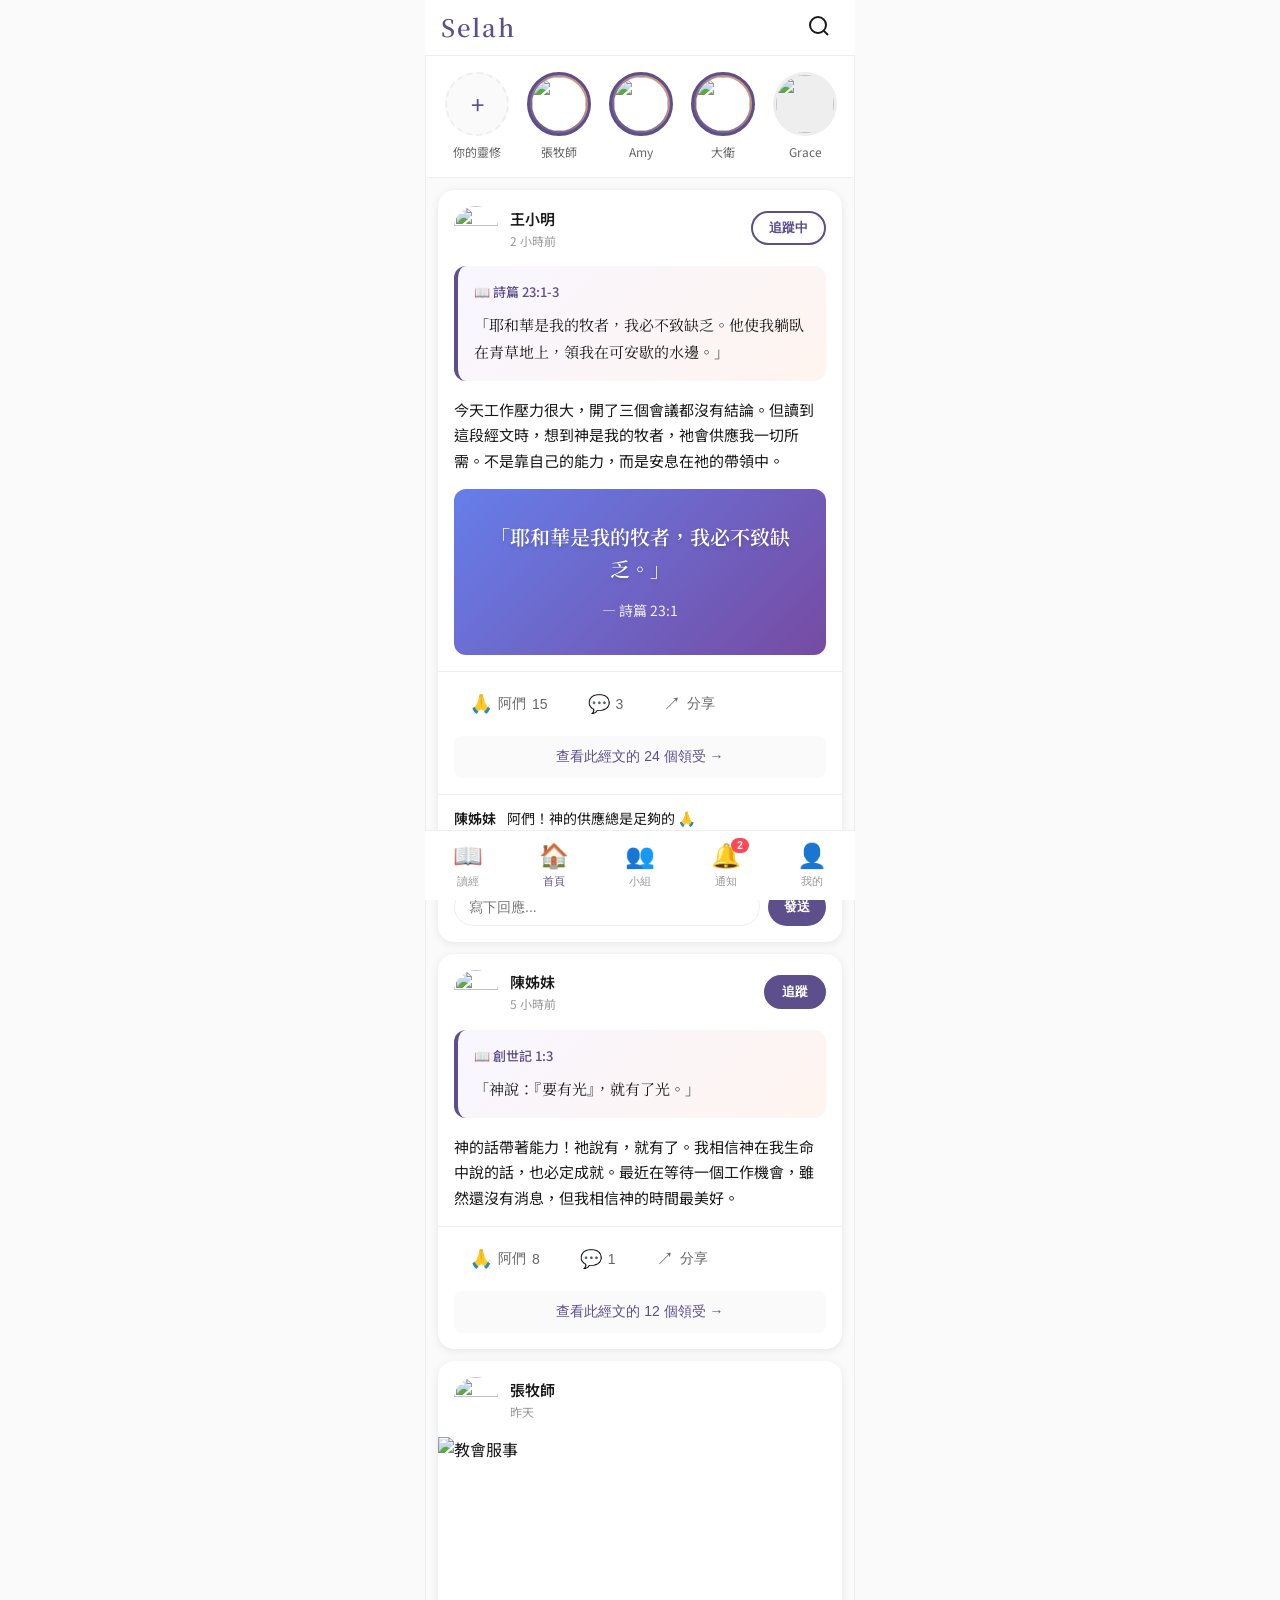
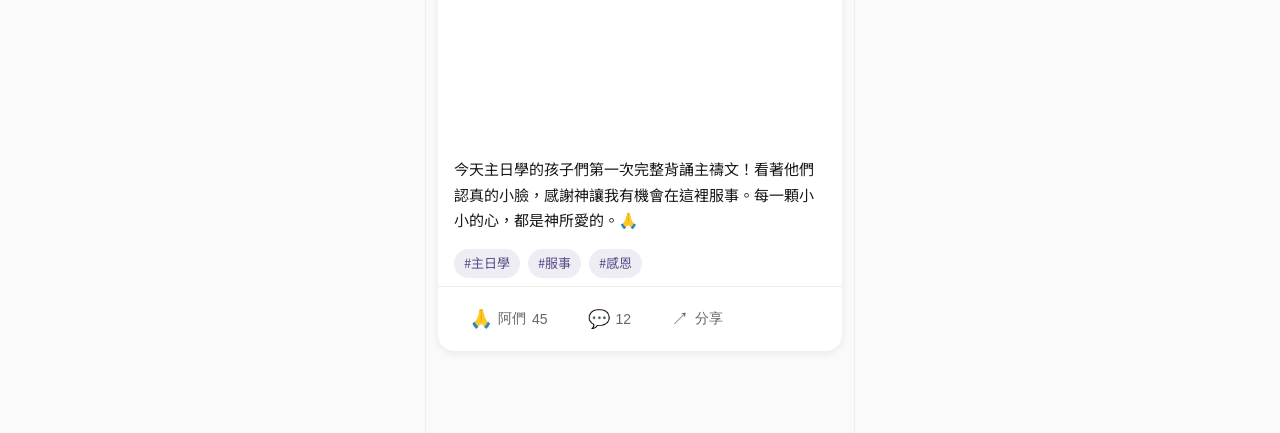
==== index.html @ 12409c12 "Add new features: comments, follow, groups - Comment section on posts with full modal view - Follow/" ====
<!DOCTYPE html>
<html lang="zh-TW">
<head>
    <meta charset="UTF-8">
    <meta name="viewport" content="width=device-width, initial-scale=1.0, maximum-scale=1.0, user-scalable=no">
    <title>Selah - 聖經社群</title>
    <link rel="stylesheet" href="styles.css">
    <link href="https://fonts.googleapis.com/css2?family=Noto+Sans+TC:wght@400;500;700&family=Noto+Serif+TC:wght@400;600&display=swap" rel="stylesheet">
</head>
<body>
    <div class="app-container">
        <!-- Header -->
        <header class="app-header" id="app-header">
            <h1 class="logo">Selah</h1>
            <button class="search-btn" aria-label="搜尋">
                <svg width="24" height="24" viewBox="0 0 24 24" fill="none" stroke="currentColor" stroke-width="2">
                    <circle cx="11" cy="11" r="8"></circle>
                    <path d="m21 21-4.35-4.35"></path>
                </svg>
            </button>
        </header>

        <!-- Main Content Area -->
        <main class="app-main" id="app-main">
            <!-- Tab: Feed -->
            <section class="tab-content active" id="tab-feed">
                <!-- Stories Row -->
                <div class="stories-row">
                    <div class="story-item add-story">
                        <div class="story-avatar">
                            <span>+</span>
                        </div>
                        <span class="story-name">你的靈修</span>
                    </div>
                    <div class="story-item has-story">
                        <div class="story-avatar">
                            <img src="https://api.dicebear.com/7.x/avataaars/svg?seed=pastor" alt="">
                        </div>
                        <span class="story-name">張牧師</span>
                    </div>
                    <div class="story-item has-story">
                        <div class="story-avatar">
                            <img src="https://api.dicebear.com/7.x/avataaars/svg?seed=amy" alt="">
                        </div>
                        <span class="story-name">Amy</span>
                    </div>
                    <div class="story-item has-story">
                        <div class="story-avatar">
                            <img src="https://api.dicebear.com/7.x/avataaars/svg?seed=david" alt="">
                        </div>
                        <span class="story-name">大衛</span>
                    </div>
                    <div class="story-item">
                        <div class="story-avatar">
                            <img src="https://api.dicebear.com/7.x/avataaars/svg?seed=grace" alt="">
                        </div>
                        <span class="story-name">Grace</span>
                    </div>
                </div>

                <!-- Feed Posts -->
                <div class="feed-posts">
                    <!-- Post 1 -->
                    <article class="post-card">
                        <div class="post-header">
                            <img src="https://api.dicebear.com/7.x/avataaars/svg?seed=xiaoming" alt="" class="post-avatar">
                            <div class="post-user-info">
                                <span class="post-username">王小明</span>
                                <span class="post-time">2 小時前</span>
                            </div>
                            <button class="follow-btn following" data-user="xiaoming">追蹤中</button>
                        </div>
                        <div class="post-scripture" data-verse="詩篇 23:1-3">
                            <span class="scripture-ref">📖 詩篇 23:1-3</span>
                            <p class="scripture-text">「耶和華是我的牧者，我必不致缺乏。他使我躺臥在青草地上，領我在可安歇的水邊。」</p>
                        </div>
                        <div class="post-reflection">
                            <p>今天工作壓力很大，開了三個會議都沒有結論。但讀到這段經文時，想到神是我的牧者，祂會供應我一切所需。不是靠自己的能力，而是安息在祂的帶領中。</p>
                        </div>
                        <div class="post-image">
                            <div class="ai-card" style="background: linear-gradient(135deg, #667eea 0%, #764ba2 100%);">
                                <p class="ai-card-verse">「耶和華是我的牧者，我必不致缺乏。」</p>
                                <span class="ai-card-ref">— 詩篇 23:1</span>
                            </div>
                        </div>
                        <div class="post-actions">
                            <button class="action-btn amen-btn" data-count="15">
                                <span class="action-icon">🙏</span>
                                <span class="action-text">阿們</span>
                                <span class="action-count">15</span>
                            </button>
                            <button class="action-btn comment-btn">
                                <span class="action-icon">💬</span>
                                <span class="action-count">3</span>
                            </button>
                            <button class="action-btn share-btn">
                                <span class="action-icon">↗</span>
                                <span class="action-text">分享</span>
                            </button>
                        </div>
                        <div class="post-view-scripture">
                            <button class="view-all-btn" data-verse="詩篇 23:1-3">查看此經文的 24 個領受 →</button>
                        </div>
                        <!-- Comments Section -->
                        <div class="post-comments">
                            <div class="comments-preview">
                                <div class="comment-item">
                                    <span class="comment-user">陳姊妹</span>
                                    <span class="comment-text">阿們！神的供應總是足夠的 🙏</span>
                                </div>
                                <button class="view-comments-btn">查看全部 3 則留言</button>
                            </div>
                            <div class="comment-input-wrapper">
                                <input type="text" class="comment-input" placeholder="寫下回應...">
                                <button class="comment-submit-btn">發送</button>
                            </div>
                        </div>
                    </article>

                    <!-- Post 2 -->
                    <article class="post-card">
                        <div class="post-header">
                            <img src="https://api.dicebear.com/7.x/avataaars/svg?seed=sister" alt="" class="post-avatar">
                            <div class="post-user-info">
                                <span class="post-username">陳姊妹</span>
                                <span class="post-time">5 小時前</span>
                            </div>
                            <button class="follow-btn" data-user="sister">追蹤</button>
                        </div>
                        <div class="post-scripture" data-verse="創世記 1:3">
                            <span class="scripture-ref">📖 創世記 1:3</span>
                            <p class="scripture-text">「神說：『要有光』，就有了光。」</p>
                        </div>
                        <div class="post-reflection">
                            <p>神的話帶著能力！祂說有，就有了。我相信神在我生命中說的話，也必定成就。最近在等待一個工作機會，雖然還沒有消息，但我相信神的時間最美好。</p>
                        </div>
                        <div class="post-actions">
                            <button class="action-btn amen-btn" data-count="8">
                                <span class="action-icon">🙏</span>
                                <span class="action-text">阿們</span>
                                <span class="action-count">8</span>
                            </button>
                            <button class="action-btn comment-btn">
                                <span class="action-icon">💬</span>
                                <span class="action-count">1</span>
                            </button>
                            <button class="action-btn share-btn">
                                <span class="action-icon">↗</span>
                                <span class="action-text">分享</span>
                            </button>
                        </div>
                        <div class="post-view-scripture">
                            <button class="view-all-btn" data-verse="創世記 1:3">查看此經文的 12 個領受 →</button>
                        </div>
                    </article>

                    <!-- Post 3: 生活見證 -->
                    <article class="post-card testimony-post">
                        <div class="post-header">
                            <img src="https://api.dicebear.com/7.x/avataaars/svg?seed=pastor" alt="" class="post-avatar">
                            <div class="post-user-info">
                                <span class="post-username">張牧師</span>
                                <span class="post-time">昨天</span>
                            </div>
                        </div>
                        <div class="post-testimony-image">
                            <img src="https://images.unsplash.com/photo-1438232992991-995b7058bbb3?w=600&h=400&fit=crop" alt="教會服事">
                        </div>
                        <div class="post-reflection">
                            <p>今天主日學的孩子們第一次完整背誦主禱文！看著他們認真的小臉，感謝神讓我有機會在這裡服事。每一顆小小的心，都是神所愛的。🙏</p>
                        </div>
                        <div class="post-tags">
                            <span class="tag">#主日學</span>
                            <span class="tag">#服事</span>
                            <span class="tag">#感恩</span>
                        </div>
                        <div class="post-actions">
                            <button class="action-btn amen-btn" data-count="45">
                                <span class="action-icon">🙏</span>
                                <span class="action-text">阿們</span>
                                <span class="action-count">45</span>
                            </button>
                            <button class="action-btn comment-btn">
                                <span class="action-icon">💬</span>
                                <span class="action-count">12</span>
                            </button>
                            <button class="action-btn share-btn">
                                <span class="action-icon">↗</span>
                                <span class="action-text">分享</span>
                            </button>
                        </div>
                    </article>
                </div>
            </section>

            <!-- Tab: Read -->
            <section class="tab-content" id="tab-read">
                <div class="read-header">
                    <button class="back-btn">←</button>
                    <h2>創世記 Genesis</h2>
                    <button class="settings-btn">⚙️</button>
                </div>
                <div class="chapter-nav">
                    <span class="chapter-title">第 1 章</span>
                </div>
                <div class="scripture-content" id="scripture-content">
                    <p class="verse" data-verse="1"><sup>1</sup> 起初，<span class="word-highlight" data-word="בְּרֵאשִׁית" data-word-id="bereshit">神</span><span class="word-highlight" data-word="בָּרָא" data-word-id="bara">創造</span>天地。</p>
                    <p class="verse" data-verse="2"><sup>2</sup> 地是<span class="word-highlight" data-word="תֹהוּ וָבֹהוּ" data-word-id="tohu">空虛混沌</span>，淵面黑暗；神的<span class="word-highlight" data-word="רוּחַ" data-word-id="ruach">靈</span>運行在水面上。</p>
                    <p class="verse selectable" data-verse="3"><sup>3</sup> 神說：「要有<span class="word-highlight" data-word="אוֹר" data-word-id="or">光</span>」，就有了光。</p>
                    <p class="verse" data-verse="4"><sup>4</sup> 神看光是<span class="word-highlight" data-word="טוֹב" data-word-id="tov">好的</span>，就把光暗分開了。</p>
                    <p class="verse" data-verse="5"><sup>5</sup> 神稱光為「晝」，稱暗為「夜」。有晚上，有早晨，這是頭一日。</p>
                    <p class="verse" data-verse="6"><sup>6</sup> 神說：「諸水之間要有空氣，將水分為上下。」</p>
                    <p class="verse" data-verse="7"><sup>7</sup> 神就造出空氣，將空氣以下的水、空氣以上的水分開了。事就這樣成了。</p>
                    <p class="verse" data-verse="8"><sup>8</sup> 神稱空氣為「天」。有晚上，有早晨，是第二日。</p>
                    
                    <div class="verse-insights-badge" data-verse="3">
                        📝 這段經文有 8 個領受
                    </div>
                </div>
                <div class="chapter-pagination">
                    <button class="prev-chapter" disabled>◀ 上一章</button>
                    <div class="chapter-dots">
                        <span class="dot active"></span>
                        <span class="dot"></span>
                        <span class="dot"></span>
                        <span class="dot"></span>
                        <span class="dot"></span>
                    </div>
                    <button class="next-chapter">下一章 ▶</button>
                </div>
            </section>

            <!-- Tab: Post -->
            <section class="tab-content" id="tab-post">
                <div class="post-options">
                    <h2>發布新貼文</h2>
                    <div class="post-option-cards">
                        <button class="post-option-card" id="btn-scripture-post">
                            <span class="option-icon">📖</span>
                            <span class="option-title">經文領受</span>
                            <span class="option-desc">選取經文 + 寫下你的領受</span>
                        </button>
                        <button class="post-option-card" id="btn-testimony-post">
                            <span class="option-icon">📷</span>
                            <span class="option-title">生活見證</span>
                            <span class="option-desc">分享你與神同行的日常</span>
                        </button>
                        <button class="post-option-card" id="btn-song-post">
                            <span class="option-icon">🎵</span>
                            <span class="option-title">詩歌分享</span>
                            <span class="option-desc">分享感動你的詩歌</span>
                        </button>
                    </div>
                </div>
            </section>

            <!-- Tab: Groups (小組) -->
            <section class="tab-content" id="tab-groups">
                <div class="groups-header">
                    <h2>我的小組</h2>
                    <button class="create-group-btn">+ 建立小組</button>
                </div>
                
                <!-- My Groups -->
                <div class="my-groups">
                    <div class="group-card active-group">
                        <div class="group-avatar">⛪</div>
                        <div class="group-info">
                            <h3 class="group-name">台北靈糧堂青年牧區</h3>
                            <span class="group-members">128 位成員</span>
                            <span class="group-activity">今天有 5 則新領受</span>
                        </div>
                        <span class="group-badge">3</span>
                    </div>
                    
                    <div class="group-card">
                        <div class="group-avatar">📖</div>
                        <div class="group-info">
                            <h3 class="group-name">週三查經班</h3>
                            <span class="group-members">24 位成員</span>
                            <span class="group-activity">昨天有新貼文</span>
                        </div>
                    </div>
                    
                    <div class="group-card">
                        <div class="group-avatar">🙏</div>
                        <div class="group-info">
                            <h3 class="group-name">代禱勇士群</h3>
                            <span class="group-members">56 位成員</span>
                            <span class="group-activity">3 天前</span>
                        </div>
                    </div>
                </div>

                <!-- Discover Groups -->
                <div class="discover-groups">
                    <h3 class="section-subtitle">探索小組</h3>
                    
                    <div class="group-card discover">
                        <div class="group-avatar">🌅</div>
                        <div class="group-info">
                            <h3 class="group-name">晨禱讀經團</h3>
                            <span class="group-members">892 位成員</span>
                            <span class="group-desc">每天早上 6:00 一起靈修</span>
                        </div>
                        <button class="join-group-btn">加入</button>
                    </div>
                    
                    <div class="group-card discover">
                        <div class="group-avatar">👨‍👩‍👧‍👦</div>
                        <div class="group-info">
                            <h3 class="group-name">家庭祭壇</h3>
                            <span class="group-members">456 位成員</span>
                            <span class="group-desc">分享家庭敬拜的點滴</span>
                        </div>
                        <button class="join-group-btn">加入</button>
                    </div>
                    
                    <div class="group-card discover">
                        <div class="group-avatar">💼</div>
                        <div class="group-info">
                            <h3 class="group-name">職場基督徒</h3>
                            <span class="group-members">1,234 位成員</span>
                            <span class="group-desc">在職場為主作見證</span>
                        </div>
                        <button class="join-group-btn">加入</button>
                    </div>
                </div>

                <!-- Group Reading Plan -->
                <div class="group-reading-plan">
                    <h3 class="section-subtitle">📅 小組讀經計畫</h3>
                    <div class="reading-plan-card">
                        <div class="plan-header">
                            <span class="plan-name">21 天詩篇之旅</span>
                            <span class="plan-progress">第 7 天</span>
                        </div>
                        <div class="plan-today">
                            <span class="plan-label">今日經文</span>
                            <span class="plan-verse">詩篇 23:1-6</span>
                        </div>
                        <div class="plan-stats">
                            <span>👥 18/24 人已完成今日進度</span>
                        </div>
                        <div class="plan-progress-bar">
                            <div class="progress-fill" style="width: 33%"></div>
                        </div>
                    </div>
                </div>

                <!-- Floating Action Button for Post -->
                <button class="fab-post" id="fab-post">
                    <span>✏️</span>
                </button>
            </section>

            <!-- Tab: Notifications -->
            <section class="tab-content" id="tab-notifications">
                <h2 class="section-title">通知</h2>
                <div class="notifications-list">
                    <div class="notification-group">
                        <h3 class="notification-date">今天</h3>
                        <div class="notification-item unread">
                            <span class="notif-icon">🙏</span>
                            <div class="notif-content">
                                <p><strong>王小明</strong> 對你的領受說「阿們」</p>
                                <span class="notif-preview">詩篇 23:1「耶和華是我的...</span>
                                <span class="notif-time">2 分鐘前</span>
                            </div>
                        </div>
                        <div class="notification-item unread">
                            <span class="notif-icon">💬</span>
                            <div class="notif-content">
                                <p><strong>陳姊妹</strong> 回覆了你的領受</p>
                                <span class="notif-preview">「謝謝分享！這段經文也很...</span>
                                <span class="notif-time">1 小時前</span>
                            </div>
                        </div>
                        <div class="notification-item">
                            <span class="notif-icon">👥</span>
                            <div class="notif-content">
                                <p><strong>你的小組</strong> 有 3 則新領受</p>
                                <span class="notif-time">3 小時前</span>
                            </div>
                        </div>
                    </div>
                    <div class="notification-group">
                        <h3 class="notification-date">昨天</h3>
                        <div class="notification-item">
                            <span class="notif-icon">📖</span>
                            <div class="notif-content">
                                <p>你追蹤的 <strong>張牧師</strong> 發布了新領受</p>
                                <span class="notif-preview">羅馬書 8:28「萬事互相效力...</span>
                                <span class="notif-time">昨天</span>
                            </div>
                        </div>
                        <div class="notification-item highlight">
                            <span class="notif-icon">🔥</span>
                            <div class="notif-content">
                                <p>你已連續讀經 <strong>7 天</strong>！繼續加油！</p>
                                <span class="notif-time">昨天</span>
                            </div>
                        </div>
                    </div>
                </div>
            </section>

            <!-- Tab: Profile -->
            <section class="tab-content" id="tab-profile">
                <div class="profile-header">
                    <div class="profile-avatar">
                        <img src="https://api.dicebear.com/7.x/avataaars/svg?seed=joshua" alt="">
                    </div>
                    <h2 class="profile-name">約書亞</h2>
                    <span class="profile-handle">@joshua_chen</span>
                </div>
                <div class="profile-stats">
                    <div class="stat-item">
                        <span class="stat-icon">🔥</span>
                        <span class="stat-value">23</span>
                        <span class="stat-label">連續讀經</span>
                    </div>
                    <div class="stat-item">
                        <span class="stat-icon">📝</span>
                        <span class="stat-value">47</span>
                        <span class="stat-label">領受總數</span>
                    </div>
                    <div class="stat-item">
                        <span class="stat-value">156</span>
                        <span class="stat-label">追蹤者</span>
                    </div>
                    <div class="stat-item">
                        <span class="stat-value">89</span>
                        <span class="stat-label">追蹤中</span>
                    </div>
                </div>
                <div class="profile-tabs">
                    <button class="profile-tab active">📝 領受</button>
                    <button class="profile-tab">📷 見證</button>
                    <button class="profile-tab">🔖 收藏</button>
                </div>
                <div class="profile-posts">
                    <div class="profile-post-item">
                        <span class="post-ref">📖 詩篇 23:1</span>
                        <p>今天工作壓力很大...</p>
                        <span class="post-date">昨天</span>
                    </div>
                    <div class="profile-post-item">
                        <span class="post-ref">📖 創世記 1:3</span>
                        <p>神的話帶著能力...</p>
                        <span class="post-date">前天</span>
                    </div>
                    <div class="profile-post-item">
                        <span class="post-ref">📖 腓立比書 4:13</span>
                        <p>我靠著那加給我力量的...</p>
                        <span class="post-date">3 天前</span>
                    </div>
                </div>
            </section>
        </main>

        <!-- Bottom Navigation -->
        <nav class="bottom-nav">
            <button class="nav-item" data-tab="read">
                <span class="nav-icon">📖</span>
                <span class="nav-label">讀經</span>
            </button>
            <button class="nav-item active" data-tab="feed">
                <span class="nav-icon">🏠</span>
                <span class="nav-label">首頁</span>
            </button>
            <button class="nav-item" data-tab="groups">
                <span class="nav-icon">👥</span>
                <span class="nav-label">小組</span>
            </button>
            <button class="nav-item" data-tab="notifications">
                <span class="nav-icon">🔔</span>
                <span class="nav-label">通知</span>
                <span class="nav-badge">2</span>
            </button>
            <button class="nav-item" data-tab="profile">
                <span class="nav-icon">👤</span>
                <span class="nav-label">我的</span>
            </button>
        </nav>

        <!-- Modal: Write Reflection -->
        <div class="modal" id="modal-reflection">
            <div class="modal-content">
                <div class="modal-header">
                    <button class="modal-close">✕</button>
                    <h3>寫下領受</h3>
                    <button class="modal-submit" id="btn-publish">發布</button>
                </div>
                <div class="modal-body">
                    <div class="selected-scripture">
                        <span class="scripture-ref">📖 創世記 1:3</span>
                        <p class="scripture-text">「神說：『要有光』，就有了光。」</p>
                    </div>
                    <textarea class="reflection-input" placeholder="在這段經文中，我領受到..."></textarea>
                    <div class="modal-options">
                        <button class="option-btn" id="btn-generate-card">
                            <span>🎨</span> 生成圖卡
                        </button>
                        <button class="option-btn">
                            <span>📷</span> 附加照片
                        </button>
                    </div>
                    <div class="share-options">
                        <label>分享對象：</label>
                        <div class="radio-group">
                            <label><input type="radio" name="share" checked> 公開</label>
                            <label><input type="radio" name="share"> 僅追蹤者</label>
                            <label><input type="radio" name="share"> 我的小組</label>
                        </div>
                    </div>
                </div>
            </div>
        </div>

        <!-- Modal: AI Card Selection -->
        <div class="modal" id="modal-ai-cards">
            <div class="modal-content modal-cards">
                <div class="modal-header">
                    <button class="modal-close">←</button>
                    <h3>選擇圖卡風格</h3>
                    <button class="modal-submit">使用</button>
                </div>
                <div class="modal-body">
                    <p class="generating-text" id="generating-text">正在根據您的領受生成圖卡...</p>
                    <div class="ai-cards-grid" id="ai-cards-grid" style="display: none;">
                        <div class="ai-card-option selected" style="background: linear-gradient(135deg, #667eea 0%, #764ba2 100%);">
                            <p class="card-verse">「要有光」</p>
                            <span class="card-ref">— 創世記 1:3</span>
                            <span class="card-style">紫色漸層</span>
                        </div>
                        <div class="ai-card-option" style="background: linear-gradient(135deg, #f5af19 0%, #f12711 100%);">
                            <p class="card-verse">「要有光」</p>
                            <span class="card-ref">— 創世記 1:3</span>
                            <span class="card-style">日出暖色</span>
                        </div>
                        <div class="ai-card-option" style="background: linear-gradient(135deg, #1a1a2e 0%, #16213e 100%); color: #fff;">
                            <p class="card-verse">「要有光」</p>
                            <span class="card-ref">— 創世記 1:3</span>
                            <span class="card-style">星空夜色</span>
                        </div>
                        <div class="ai-card-option" style="background: linear-gradient(135deg, #a8edea 0%, #fed6e3 100%);">
                            <p class="card-verse">「要有光」</p>
                            <span class="card-ref">— 創世記 1:3</span>
                            <span class="card-style">清新水彩</span>
                        </div>
                        <div class="ai-card-option" style="background: #fff; border: 2px solid #333;">
                            <p class="card-verse" style="color: #333;">「要有光」</p>
                            <span class="card-ref" style="color: #666;">— 創世記 1:3</span>
                            <span class="card-style">極簡黑白</span>
                        </div>
                        <div class="ai-card-option" style="background: linear-gradient(135deg, #11998e 0%, #38ef7d 100%);">
                            <p class="card-verse">「要有光」</p>
                            <span class="card-ref">— 創世記 1:3</span>
                            <span class="card-style">生命綠意</span>
                        </div>
                    </div>
                    <button class="regenerate-btn" id="regenerate-btn" style="display: none;">
                        🔄 重新生成
                    </button>
                </div>
            </div>
        </div>

        <!-- Modal: Verse Reflections -->
        <div class="modal" id="modal-verse-reflections">
            <div class="modal-content modal-full">
                <div class="modal-header">
                    <button class="modal-close">←</button>
                    <h3>詩篇 23:1-3 的領受</h3>
                </div>
                <div class="modal-body">
                    <div class="verse-display">
                        <p>「耶和華是我的牧者，我必不致缺乏。他使我躺臥在青草地上，領我在可安歇的水邊。」</p>
                    </div>
                    <div class="reflections-count">32 位弟兄姊妹的領受</div>
                    <div class="reflections-list">
                        <div class="reflection-item">
                            <img src="https://api.dicebear.com/7.x/avataaars/svg?seed=pastor" alt="" class="reflection-avatar">
                            <div class="reflection-content">
                                <div class="reflection-header">
                                    <span class="reflection-user">張牧師</span>
                                    <span class="reflection-time">昨天</span>
                                </div>
                                <p>「牧者」在原文是「餵養者」，神不只帶領我們，更親自餵養我們的靈命。當我們感到枯乾時，祂會帶我們到青草地和可安歇的水邊...</p>
                                <div class="reflection-stats">
                                    <span>🙏 45</span>
                                    <span>💬 12</span>
                                </div>
                            </div>
                        </div>
                        <div class="reflection-item">
                            <img src="https://api.dicebear.com/7.x/avataaars/svg?seed=amy" alt="" class="reflection-avatar">
                            <div class="reflection-content">
                                <div class="reflection-header">
                                    <span class="reflection-user">Amy</span>
                                    <span class="reflection-time">3 天前</span>
                                </div>
                                <p>我剛信主三個月，這段經文讓我感受到神的愛。以前總覺得要靠自己努力，現在知道有一位牧者在照顧我...</p>
                                <div class="reflection-stats">
                                    <span>🙏 23</span>
                                    <span>💬 5</span>
                                </div>
                            </div>
                        </div>
                        <div class="reflection-item">
                            <img src="https://api.dicebear.com/7.x/avataaars/svg?seed=david" alt="" class="reflection-avatar">
                            <div class="reflection-content">
                                <div class="reflection-header">
                                    <span class="reflection-user">大衛</span>
                                    <span class="reflection-time">上週</span>
                                </div>
                                <p>「我必不致缺乏」— 這不是說我們會有很多，而是說我們需要的，神都會供應。這對我是很大的提醒...</p>
                                <div class="reflection-stats">
                                    <span>🙏 18</span>
                                    <span>💬 3</span>
                                </div>
                            </div>
                        </div>
                    </div>
                </div>
            </div>
        </div>

        <!-- Selection Popup -->
        <div class="selection-popup" id="selection-popup">
            <button class="popup-btn" id="btn-write-reflection">📝 寫領受</button>
            <button class="popup-btn">📋 複製</button>
            <button class="popup-btn">🔖 收藏</button>
        </div>

        <!-- Modal: Word Study (原文解析) -->
        <div class="modal" id="modal-word-study">
            <div class="modal-content modal-word">
                <div class="modal-header">
                    <button class="modal-close">✕</button>
                    <h3>原文解析</h3>
                    <button class="modal-share-btn">↗</button>
                </div>
                <div class="modal-body" id="word-study-content">
                    <!-- Content will be dynamically inserted -->
                </div>
            </div>
        </div>

        <!-- Modal: Comments (留言) -->
        <div class="modal" id="modal-comments">
            <div class="modal-content modal-comments">
                <div class="modal-header">
                    <button class="modal-close">✕</button>
                    <h3>留言</h3>
                </div>
                <div class="modal-body">
                    <div class="comments-list">
                        <div class="comment-full">
                            <img src="https://api.dicebear.com/7.x/avataaars/svg?seed=sister" alt="" class="comment-avatar">
                            <div class="comment-content">
                                <div class="comment-header">
                                    <span class="comment-author">陳姊妹</span>
                                    <span class="comment-time">1 小時前</span>
                                </div>
                                <p class="comment-body">阿們！神的供應總是足夠的 🙏 最近我也經歷到神奇妙的帶領。</p>
                                <div class="comment-actions">
                                    <button class="comment-like">🙏 5</button>
                                    <button class="comment-reply">回覆</button>
                                </div>
                            </div>
                        </div>
                        
                        <div class="comment-full">
                            <img src="https://api.dicebear.com/7.x/avataaars/svg?seed=david" alt="" class="comment-avatar">
                            <div class="comment-content">
                                <div class="comment-header">
                                    <span class="comment-author">大衛</span>
                                    <span class="comment-time">30 分鐘前</span>
                                </div>
                                <p class="comment-body">感謝分享！這段經文也是我最喜歡的之一。「我必不致缺乏」真的很安慰人心。</p>
                                <div class="comment-actions">
                                    <button class="comment-like">🙏 3</button>
                                    <button class="comment-reply">回覆</button>
                                </div>
                            </div>
                        </div>
                        
                        <div class="comment-full">
                            <img src="https://api.dicebear.com/7.x/avataaars/svg?seed=grace" alt="" class="comment-avatar">
                            <div class="comment-content">
                                <div class="comment-header">
                                    <span class="comment-author">Grace</span>
                                    <span class="comment-time">10 分鐘前</span>
                                </div>
                                <p class="comment-body">為你禱告！願神繼續帶領你的每一步 ❤️</p>
                                <div class="comment-actions">
                                    <button class="comment-like">🙏 2</button>
                                    <button class="comment-reply">回覆</button>
                                </div>
                            </div>
                        </div>
                    </div>
                </div>
                <div class="comment-input-fixed">
                    <img src="https://api.dicebear.com/7.x/avataaars/svg?seed=joshua" alt="" class="my-avatar">
                    <input type="text" class="comment-input-full" placeholder="寫下你的回應...">
                    <button class="send-comment-btn">發送</button>
                </div>
            </div>
        </div>

        <!-- Toast -->
        <div class="toast" id="toast">
            <span class="toast-icon">✓</span>
            <span class="toast-message">發布成功！</span>
        </div>
    </div>

    <script src="app.js"></script>
</body>
</html>
---- styles.css ----
/* ===== CSS Reset & Base ===== */
* {
    margin: 0;
    padding: 0;
    box-sizing: border-box;
}

/* Global image constraint */
img {
    max-width: 100%;
    height: auto;
    display: block;
}

/* SVG specific fix */
img[src*="dicebear"] {
    width: 100%;
    height: 100%;
}

:root {
    --primary: #5D4E8C;
    --primary-light: #7B6BA8;
    --primary-dark: #3D3260;
    --accent: #E8A87C;
    --bg: #FAFAFA;
    --card-bg: #FFFFFF;
    --text: #1A1A1A;
    --text-secondary: #666666;
    --text-light: #999999;
    --border: #EEEEEE;
    --success: #4CAF50;
    --shadow: 0 2px 8px rgba(0, 0, 0, 0.08);
    --shadow-lg: 0 4px 16px rgba(0, 0, 0, 0.12);
}

body {
    font-family: 'Noto Sans TC', -apple-system, BlinkMacSystemFont, sans-serif;
    background-color: var(--bg);
    color: var(--text);
    line-height: 1.6;
    -webkit-font-smoothing: antialiased;
}

/* ===== App Container ===== */
.app-container {
    max-width: 430px;
    margin: 0 auto;
    min-height: 100vh;
    background: var(--bg);
    position: relative;
    overflow-x: hidden;
}

/* ===== Header ===== */
.app-header {
    position: fixed;
    top: 0;
    left: 50%;
    transform: translateX(-50%);
    width: 100%;
    max-width: 430px;
    height: 56px;
    background: var(--card-bg);
    border-bottom: 1px solid var(--border);
    display: flex;
    align-items: center;
    justify-content: space-between;
    padding: 0 16px;
    z-index: 100;
}

.logo {
    font-family: 'Noto Serif TC', serif;
    font-size: 24px;
    font-weight: 600;
    color: var(--primary);
    letter-spacing: 2px;
}

.search-btn {
    background: none;
    border: none;
    padding: 8px;
    cursor: pointer;
    color: var(--text);
}

/* ===== Main Content ===== */
.app-main {
    padding-top: 56px;
    padding-bottom: 70px;
    min-height: 100vh;
}

.tab-content {
    display: none;
}

.tab-content.active {
    display: block;
}

/* ===== Stories Row ===== */
.stories-row {
    display: flex;
    gap: 12px;
    padding: 16px;
    overflow-x: auto;
    background: var(--card-bg);
    border-bottom: 1px solid var(--border);
    scrollbar-width: none;
}

.stories-row::-webkit-scrollbar {
    display: none;
}

.story-item {
    display: flex;
    flex-direction: column;
    align-items: center;
    gap: 6px;
    flex-shrink: 0;
    width: 70px;
}

.story-avatar {
    width: 64px;
    height: 64px;
    min-width: 64px;
    min-height: 64px;
    max-width: 64px;
    max-height: 64px;
    border-radius: 50%;
    background: var(--border);
    display: flex;
    align-items: center;
    justify-content: center;
    overflow: hidden;
    border: 3px solid transparent;
}

.story-item.has-story .story-avatar {
    border: 3px solid var(--primary);
    padding: 2px;
    background: linear-gradient(45deg, var(--primary), var(--accent));
}

.story-item.has-story .story-avatar img {
    border-radius: 50%;
    background: var(--card-bg);
}

.story-avatar img {
    width: 100%;
    height: 100%;
    max-width: 100%;
    max-height: 100%;
    object-fit: cover;
    display: block;
}

.add-story .story-avatar {
    background: var(--bg);
    border: 2px dashed var(--border);
    font-size: 24px;
    color: var(--primary);
}

.story-name {
    font-size: 12px;
    color: var(--text-secondary);
    max-width: 64px;
    text-align: center;
    white-space: nowrap;
    overflow: hidden;
    text-overflow: ellipsis;
}

/* ===== Feed Posts ===== */
.feed-posts {
    display: flex;
    flex-direction: column;
    gap: 12px;
    padding: 12px;
}

.post-card {
    background: var(--card-bg);
    border-radius: 16px;
    box-shadow: var(--shadow);
    overflow: hidden;
}

.post-header {
    display: flex;
    align-items: center;
    gap: 12px;
    padding: 16px;
}

.post-avatar {
    width: 44px;
    height: 44px;
    min-width: 44px;
    min-height: 44px;
    max-width: 44px;
    max-height: 44px;
    border-radius: 50%;
    object-fit: cover;
    display: block;
}

.post-user-info {
    display: flex;
    flex-direction: column;
}

.post-username {
    font-weight: 600;
    font-size: 15px;
}

.post-time {
    font-size: 12px;
    color: var(--text-light);
}

.post-scripture {
    background: linear-gradient(135deg, #f8f6ff 0%, #fff5f0 100%);
    padding: 16px;
    margin: 0 16px;
    border-radius: 12px;
    border-left: 4px solid var(--primary);
}

.scripture-ref {
    font-size: 13px;
    color: var(--primary);
    font-weight: 500;
    display: block;
    margin-bottom: 8px;
}

.scripture-text {
    font-family: 'Noto Serif TC', serif;
    font-size: 15px;
    line-height: 1.8;
    color: var(--text);
}

.post-reflection {
    padding: 16px;
}

.post-reflection p {
    font-size: 15px;
    line-height: 1.7;
    color: var(--text);
}

.post-image {
    padding: 0 16px 16px;
}

.ai-card {
    border-radius: 12px;
    padding: 32px 24px;
    text-align: center;
    color: #fff;
}

.ai-card-verse {
    font-family: 'Noto Serif TC', serif;
    font-size: 20px;
    font-weight: 600;
    margin-bottom: 12px;
    text-shadow: 0 2px 4px rgba(0,0,0,0.2);
}

.ai-card-ref {
    font-size: 14px;
    opacity: 0.9;
}

.post-testimony-image {
    width: 100%;
    aspect-ratio: 4/3;
    overflow: hidden;
}

.post-testimony-image img {
    width: 100%;
    height: 100%;
    object-fit: cover;
}

.post-tags {
    padding: 0 16px 8px;
    display: flex;
    gap: 8px;
    flex-wrap: wrap;
}

.tag {
    font-size: 13px;
    color: var(--primary);
    background: rgba(93, 78, 140, 0.1);
    padding: 4px 10px;
    border-radius: 20px;
}

.post-actions {
    display: flex;
    gap: 8px;
    padding: 12px 16px;
    border-top: 1px solid var(--border);
}

.action-btn {
    display: flex;
    align-items: center;
    gap: 6px;
    padding: 8px 16px;
    border: none;
    background: none;
    border-radius: 20px;
    cursor: pointer;
    font-size: 14px;
    color: var(--text-secondary);
    transition: all 0.2s;
}

.action-btn:hover {
    background: var(--bg);
}

.action-btn.active {
    color: var(--primary);
    background: rgba(93, 78, 140, 0.1);
}

.action-icon {
    font-size: 18px;
}

.action-count {
    font-weight: 500;
}

.post-view-scripture {
    padding: 0 16px 16px;
}

.view-all-btn {
    width: 100%;
    padding: 12px;
    background: var(--bg);
    border: none;
    border-radius: 8px;
    color: var(--primary);
    font-size: 14px;
    cursor: pointer;
    transition: background 0.2s;
}

.view-all-btn:hover {
    background: var(--border);
}

/* ===== Read Tab ===== */
#tab-read {
    background: var(--card-bg);
    min-height: calc(100vh - 126px);
}

.read-header {
    display: flex;
    align-items: center;
    justify-content: space-between;
    padding: 16px;
    border-bottom: 1px solid var(--border);
}

.read-header h2 {
    font-size: 18px;
    font-weight: 600;
}

.back-btn, .settings-btn {
    background: none;
    border: none;
    font-size: 20px;
    cursor: pointer;
    padding: 8px;
}

.chapter-nav {
    padding: 12px 16px;
    background: var(--bg);
}

.chapter-title {
    font-size: 14px;
    color: var(--text-secondary);
    font-weight: 500;
}

.scripture-content {
    padding: 24px 20px;
    font-family: 'Noto Serif TC', serif;
    font-size: 18px;
    line-height: 2;
}

.verse {
    margin-bottom: 16px;
    padding: 8px 12px;
    border-radius: 8px;
    transition: background 0.2s;
    cursor: pointer;
}

.verse:hover {
    background: rgba(93, 78, 140, 0.05);
}

.verse.selected {
    background: rgba(93, 78, 140, 0.15);
    border-radius: 8px;
}

.verse sup {
    font-size: 12px;
    color: var(--primary);
    margin-right: 4px;
    font-weight: 600;
}

.verse-insights-badge {
    display: inline-block;
    padding: 8px 16px;
    background: linear-gradient(135deg, #f8f6ff 0%, #fff5f0 100%);
    border-radius: 20px;
    font-size: 13px;
    color: var(--primary);
    margin: 16px 0;
    cursor: pointer;
    font-family: 'Noto Sans TC', sans-serif;
}

.verse-insights-badge:hover {
    background: linear-gradient(135deg, #ede9ff 0%, #ffe8dc 100%);
}

.chapter-pagination {
    display: flex;
    align-items: center;
    justify-content: space-between;
    padding: 16px;
    background: var(--card-bg);
    border-top: 1px solid var(--border);
}

.prev-chapter, .next-chapter {
    padding: 10px 16px;
    background: var(--bg);
    border: none;
    border-radius: 8px;
    font-size: 13px;
    cursor: pointer;
    transition: background 0.2s;
}

.prev-chapter:disabled {
    opacity: 0.4;
    cursor: not-allowed;
}

.prev-chapter:not(:disabled):hover,
.next-chapter:hover {
    background: var(--border);
}

.chapter-dots {
    display: flex;
    gap: 6px;
}

.dot {
    width: 8px;
    height: 8px;
    border-radius: 50%;
    background: var(--border);
}

.dot.active {
    background: var(--primary);
}

/* ===== Post Tab ===== */
.post-options {
    padding: 24px 16px;
}

.post-options h2 {
    text-align: center;
    margin-bottom: 24px;
    font-size: 20px;
}

.post-option-cards {
    display: flex;
    flex-direction: column;
    gap: 16px;
}

.post-option-card {
    display: flex;
    flex-direction: column;
    align-items: center;
    gap: 8px;
    padding: 32px 24px;
    background: var(--card-bg);
    border: 2px solid var(--border);
    border-radius: 16px;
    cursor: pointer;
    transition: all 0.2s;
}

.post-option-card:hover {
    border-color: var(--primary);
    transform: translateY(-2px);
    box-shadow: var(--shadow-lg);
}

.option-icon {
    font-size: 40px;
}

.option-title {
    font-size: 18px;
    font-weight: 600;
}

.option-desc {
    font-size: 14px;
    color: var(--text-secondary);
}

/* ===== Notifications Tab ===== */
.section-title {
    padding: 16px;
    font-size: 20px;
}

.notifications-list {
    background: var(--card-bg);
}

.notification-group {
    padding: 0 16px;
}

.notification-date {
    font-size: 13px;
    color: var(--text-light);
    padding: 12px 0;
    border-bottom: 1px solid var(--border);
}

.notification-item {
    display: flex;
    gap: 12px;
    padding: 16px 0;
    border-bottom: 1px solid var(--border);
}

.notification-item.unread {
    background: rgba(93, 78, 140, 0.05);
    margin: 0 -16px;
    padding: 16px;
}

.notification-item.highlight {
    background: linear-gradient(135deg, #fff5f0 0%, #f8f6ff 100%);
    margin: 0 -16px;
    padding: 16px;
}

.notif-icon {
    font-size: 24px;
    flex-shrink: 0;
}

.notif-content {
    flex: 1;
}

.notif-content p {
    font-size: 14px;
    margin-bottom: 4px;
}

.notif-preview {
    font-size: 13px;
    color: var(--text-secondary);
    display: block;
    margin-bottom: 4px;
}

.notif-time {
    font-size: 12px;
    color: var(--text-light);
}

/* ===== Profile Tab ===== */
.profile-header {
    display: flex;
    flex-direction: column;
    align-items: center;
    padding: 32px 16px;
    background: var(--card-bg);
}

.profile-avatar {
    width: 88px;
    height: 88px;
    min-width: 88px;
    min-height: 88px;
    max-width: 88px;
    max-height: 88px;
    border-radius: 50%;
    overflow: hidden;
    margin-bottom: 12px;
    border: 3px solid var(--primary);
}

.profile-avatar img {
    width: 100%;
    height: 100%;
    max-width: 100%;
    max-height: 100%;
    object-fit: cover;
    display: block;
}

.profile-name {
    font-size: 22px;
    font-weight: 600;
    margin-bottom: 4px;
}

.profile-handle {
    font-size: 14px;
    color: var(--text-light);
}

.profile-stats {
    display: grid;
    grid-template-columns: repeat(4, 1fr);
    gap: 8px;
    padding: 16px;
    background: var(--card-bg);
    border-top: 1px solid var(--border);
    border-bottom: 1px solid var(--border);
}

.stat-item {
    display: flex;
    flex-direction: column;
    align-items: center;
    gap: 4px;
}

.stat-icon {
    font-size: 20px;
}

.stat-value {
    font-size: 20px;
    font-weight: 700;
    color: var(--primary);
}

.stat-label {
    font-size: 12px;
    color: var(--text-secondary);
}

.profile-tabs {
    display: flex;
    background: var(--card-bg);
    border-bottom: 1px solid var(--border);
}

.profile-tab {
    flex: 1;
    padding: 14px;
    background: none;
    border: none;
    font-size: 14px;
    color: var(--text-secondary);
    cursor: pointer;
    border-bottom: 2px solid transparent;
    transition: all 0.2s;
}

.profile-tab.active {
    color: var(--primary);
    border-bottom-color: var(--primary);
}

.profile-posts {
    padding: 8px 16px;
}

.profile-post-item {
    padding: 16px;
    background: var(--card-bg);
    border-radius: 12px;
    margin-bottom: 8px;
}

.profile-post-item .post-ref {
    font-size: 13px;
    color: var(--primary);
    font-weight: 500;
}

.profile-post-item p {
    font-size: 14px;
    color: var(--text);
    margin: 8px 0;
}

.profile-post-item .post-date {
    font-size: 12px;
    color: var(--text-light);
}

/* ===== Bottom Navigation ===== */
.bottom-nav {
    position: fixed;
    bottom: 0;
    left: 50%;
    transform: translateX(-50%);
    width: 100%;
    max-width: 430px;
    height: 70px;
    background: var(--card-bg);
    border-top: 1px solid var(--border);
    display: flex;
    justify-content: space-around;
    align-items: center;
    z-index: 100;
}

.nav-item {
    display: flex;
    flex-direction: column;
    align-items: center;
    gap: 4px;
    padding: 8px 16px;
    background: none;
    border: none;
    cursor: pointer;
    color: var(--text-light);
    position: relative;
    transition: color 0.2s;
}

.nav-item.active {
    color: var(--primary);
}

.nav-icon {
    font-size: 24px;
}

.nav-icon-plus {
    font-size: 28px;
}

.nav-label {
    font-size: 11px;
}

.nav-badge {
    position: absolute;
    top: 4px;
    right: 8px;
    background: #FF4757;
    color: #fff;
    font-size: 10px;
    font-weight: 600;
    padding: 2px 6px;
    border-radius: 10px;
    min-width: 18px;
    text-align: center;
}

/* ===== Modals ===== */
.modal {
    display: none;
    position: fixed;
    top: 0;
    left: 0;
    width: 100%;
    height: 100%;
    background: rgba(0, 0, 0, 0.5);
    z-index: 200;
    align-items: flex-end;
    justify-content: center;
}

.modal.active {
    display: flex;
}

.modal-content {
    background: var(--card-bg);
    width: 100%;
    max-width: 430px;
    max-height: 90vh;
    border-radius: 24px 24px 0 0;
    overflow: hidden;
    animation: slideUp 0.3s ease;
}

.modal-content.modal-full {
    max-height: 100vh;
    border-radius: 0;
}

.modal-content.modal-cards {
    max-height: 85vh;
}

@keyframes slideUp {
    from {
        transform: translateY(100%);
    }
    to {
        transform: translateY(0);
    }
}

.modal-header {
    display: flex;
    align-items: center;
    justify-content: space-between;
    padding: 16px;
    border-bottom: 1px solid var(--border);
}

.modal-header h3 {
    font-size: 17px;
    font-weight: 600;
}

.modal-close {
    background: none;
    border: none;
    font-size: 20px;
    cursor: pointer;
    padding: 8px;
    color: var(--text);
}

.modal-submit {
    background: var(--primary);
    color: #fff;
    border: none;
    padding: 8px 20px;
    border-radius: 20px;
    font-size: 14px;
    font-weight: 600;
    cursor: pointer;
}

.modal-submit:hover {
    background: var(--primary-dark);
}

.modal-body {
    padding: 16px;
    overflow-y: auto;
    max-height: calc(90vh - 60px);
}

.selected-scripture {
    background: linear-gradient(135deg, #f8f6ff 0%, #fff5f0 100%);
    padding: 16px;
    border-radius: 12px;
    margin-bottom: 16px;
    border-left: 4px solid var(--primary);
}

.reflection-input {
    width: 100%;
    min-height: 120px;
    padding: 16px;
    border: 1px solid var(--border);
    border-radius: 12px;
    font-size: 15px;
    font-family: inherit;
    resize: none;
    line-height: 1.6;
}

.reflection-input:focus {
    outline: none;
    border-color: var(--primary);
}

.modal-options {
    display: flex;
    gap: 12px;
    margin-top: 16px;
}

.option-btn {
    flex: 1;
    display: flex;
    align-items: center;
    justify-content: center;
    gap: 8px;
    padding: 14px;
    background: var(--bg);
    border: 1px solid var(--border);
    border-radius: 12px;
    font-size: 14px;
    cursor: pointer;
    transition: all 0.2s;
}

.option-btn:hover {
    border-color: var(--primary);
    background: rgba(93, 78, 140, 0.05);
}

.share-options {
    margin-top: 20px;
    padding-top: 16px;
    border-top: 1px solid var(--border);
}

.share-options label {
    font-size: 14px;
    color: var(--text-secondary);
}

.radio-group {
    display: flex;
    flex-direction: column;
    gap: 12px;
    margin-top: 12px;
}

.radio-group label {
    display: flex;
    align-items: center;
    gap: 8px;
    cursor: pointer;
}

/* ===== AI Cards Modal ===== */
.generating-text {
    text-align: center;
    padding: 40px 0;
    color: var(--text-secondary);
}

.ai-cards-grid {
    display: grid;
    grid-template-columns: repeat(2, 1fr);
    gap: 12px;
}

.ai-card-option {
    aspect-ratio: 1;
    border-radius: 16px;
    padding: 20px;
    display: flex;
    flex-direction: column;
    align-items: center;
    justify-content: center;
    cursor: pointer;
    transition: all 0.2s;
    position: relative;
    color: #fff;
}

.ai-card-option:hover {
    transform: scale(1.02);
}

.ai-card-option.selected {
    outline: 3px solid var(--primary);
    outline-offset: 3px;
}

.ai-card-option .card-verse {
    font-family: 'Noto Serif TC', serif;
    font-size: 16px;
    font-weight: 600;
    text-align: center;
    margin-bottom: 8px;
    text-shadow: 0 1px 3px rgba(0,0,0,0.2);
}

.ai-card-option .card-ref {
    font-size: 11px;
    opacity: 0.9;
}

.ai-card-option .card-style {
    position: absolute;
    bottom: 10px;
    font-size: 10px;
    opacity: 0.8;
    background: rgba(0,0,0,0.2);
    padding: 2px 8px;
    border-radius: 10px;
}

.regenerate-btn {
    width: 100%;
    padding: 14px;
    margin-top: 16px;
    background: var(--bg);
    border: 1px solid var(--border);
    border-radius: 12px;
    font-size: 14px;
    cursor: pointer;
}

/* ===== Verse Reflections Modal ===== */
.verse-display {
    background: linear-gradient(135deg, #f8f6ff 0%, #fff5f0 100%);
    padding: 20px;
    border-radius: 12px;
    margin-bottom: 16px;
    font-family: 'Noto Serif TC', serif;
    font-size: 16px;
    line-height: 1.8;
    text-align: center;
}

.reflections-count {
    text-align: center;
    padding: 12px;
    color: var(--text-secondary);
    font-size: 14px;
    border-bottom: 1px solid var(--border);
    margin-bottom: 16px;
}

.reflections-list {
    display: flex;
    flex-direction: column;
    gap: 16px;
}

.reflection-item {
    display: flex;
    gap: 12px;
    padding-bottom: 16px;
    border-bottom: 1px solid var(--border);
}

.reflection-avatar {
    width: 44px;
    height: 44px;
    min-width: 44px;
    min-height: 44px;
    max-width: 44px;
    max-height: 44px;
    border-radius: 50%;
    flex-shrink: 0;
    object-fit: cover;
    display: block;
}

.reflection-content {
    flex: 1;
}

.reflection-header {
    display: flex;
    justify-content: space-between;
    margin-bottom: 8px;
}

.reflection-user {
    font-weight: 600;
    font-size: 14px;
}

.reflection-time {
    font-size: 12px;
    color: var(--text-light);
}

.reflection-content p {
    font-size: 14px;
    line-height: 1.6;
    color: var(--text);
}

.reflection-stats {
    display: flex;
    gap: 16px;
    margin-top: 8px;
    font-size: 13px;
    color: var(--text-secondary);
}

/* ===== Selection Popup ===== */
.selection-popup {
    display: none;
    position: fixed;
    background: var(--card-bg);
    border-radius: 12px;
    box-shadow: var(--shadow-lg);
    padding: 8px;
    z-index: 150;
    flex-direction: row;
    gap: 4px;
}

.selection-popup.active {
    display: flex;
}

.popup-btn {
    padding: 10px 16px;
    background: none;
    border: none;
    font-size: 14px;
    cursor: pointer;
    border-radius: 8px;
    white-space: nowrap;
}

.popup-btn:hover {
    background: var(--bg);
}

/* ===== Toast ===== */
.toast {
    position: fixed;
    bottom: 90px;
    left: 50%;
    transform: translateX(-50%);
    background: var(--text);
    color: #fff;
    padding: 14px 24px;
    border-radius: 30px;
    display: flex;
    align-items: center;
    gap: 10px;
    font-size: 14px;
    opacity: 0;
    visibility: hidden;
    transition: all 0.3s;
    z-index: 300;
}

.toast.active {
    opacity: 1;
    visibility: visible;
}

.toast-icon {
    background: var(--success);
    width: 20px;
    height: 20px;
    border-radius: 50%;
    display: flex;
    align-items: center;
    justify-content: center;
    font-size: 12px;
}

/* ===== Responsive ===== */
@media (min-width: 431px) {
    .app-container {
        border-left: 1px solid var(--border);
        border-right: 1px solid var(--border);
    }
}

/* ===== Word Highlight (原文詞彙) ===== */
.word-highlight {
    background: linear-gradient(to bottom, transparent 60%, rgba(93, 78, 140, 0.2) 60%);
    cursor: pointer;
    padding: 0 2px;
    border-radius: 2px;
    transition: all 0.2s;
    position: relative;
}

.word-highlight:hover {
    background: rgba(93, 78, 140, 0.2);
}

.word-highlight::after {
    content: '📖';
    font-size: 10px;
    position: absolute;
    top: -8px;
    right: -8px;
    opacity: 0;
    transition: opacity 0.2s;
}

.word-highlight:hover::after {
    opacity: 1;
}

/* ===== Word Study Modal ===== */
.modal-word {
    max-height: 80vh;
}

.word-study-header {
    text-align: center;
    padding: 20px 0;
    border-bottom: 1px solid var(--border);
    margin-bottom: 20px;
}

.original-word {
    font-size: 36px;
    font-weight: 600;
    color: var(--primary);
    margin-bottom: 8px;
    font-family: 'SBL Hebrew', 'Times New Roman', serif;
}

.word-transliteration {
    font-size: 16px;
    color: var(--text-secondary);
    font-style: italic;
    margin-bottom: 4px;
}

.word-translation {
    font-size: 14px;
    color: var(--text-light);
}

.word-study-section {
    margin-bottom: 24px;
}

.word-study-section h4 {
    font-size: 14px;
    color: var(--primary);
    margin-bottom: 12px;
    display: flex;
    align-items: center;
    gap: 8px;
}

.word-study-section h4::before {
    content: '';
    width: 4px;
    height: 16px;
    background: var(--primary);
    border-radius: 2px;
}

.word-study-section p {
    font-size: 15px;
    line-height: 1.8;
    color: var(--text);
}

.meaning-list {
    list-style: none;
    padding: 0;
}

.meaning-list li {
    padding: 12px 16px;
    background: var(--bg);
    border-radius: 10px;
    margin-bottom: 8px;
    font-size: 14px;
    line-height: 1.6;
}

.meaning-list li strong {
    color: var(--primary);
    display: block;
    margin-bottom: 4px;
}

.cultural-note {
    background: linear-gradient(135deg, #fff5f0 0%, #f8f6ff 100%);
    border-radius: 12px;
    padding: 16px;
    border-left: 4px solid var(--accent);
}

.cultural-note p {
    font-size: 14px;
}

.related-verses {
    display: flex;
    flex-direction: column;
    gap: 8px;
}

.related-verse-item {
    display: flex;
    align-items: flex-start;
    gap: 12px;
    padding: 12px;
    background: var(--bg);
    border-radius: 10px;
    cursor: pointer;
    transition: background 0.2s;
}

.related-verse-item:hover {
    background: var(--border);
}

.related-verse-ref {
    font-size: 12px;
    color: var(--primary);
    font-weight: 600;
    white-space: nowrap;
}

.related-verse-text {
    font-size: 13px;
    color: var(--text-secondary);
    line-height: 1.5;
}

.ai-badge {
    display: inline-flex;
    align-items: center;
    gap: 4px;
    font-size: 11px;
    color: var(--text-light);
    background: var(--bg);
    padding: 4px 10px;
    border-radius: 20px;
    margin-top: 16px;
}

.modal-share-btn {
    background: none;
    border: none;
    font-size: 18px;
    cursor: pointer;
    padding: 8px;
}

/* Word study loading animation */
.word-loading {
    text-align: center;
    padding: 40px 20px;
}

.word-loading-icon {
    font-size: 32px;
    animation: pulse 1.5s ease-in-out infinite;
}

@keyframes pulse {
    0%, 100% { opacity: 1; }
    50% { opacity: 0.5; }
}

.word-loading-text {
    margin-top: 12px;
    color: var(--text-secondary);
    font-size: 14px;
}

/* ===== Follow Button ===== */
.follow-btn {
    margin-left: auto;
    padding: 6px 16px;
    border-radius: 20px;
    font-size: 13px;
    font-weight: 600;
    cursor: pointer;
    transition: all 0.2s;
    background: var(--primary);
    color: #fff;
    border: 2px solid var(--primary);
}

.follow-btn:hover {
    background: var(--primary-dark);
    border-color: var(--primary-dark);
}

.follow-btn.following {
    background: transparent;
    color: var(--primary);
    border: 2px solid var(--primary);
}

.follow-btn.following:hover {
    background: rgba(93, 78, 140, 0.1);
}

/* ===== Comments Section ===== */
.post-comments {
    padding: 0 16px 16px;
    border-top: 1px solid var(--border);
    margin-top: 0;
}

.comments-preview {
    padding: 12px 0;
}

.comment-item {
    font-size: 14px;
    margin-bottom: 8px;
}

.comment-user {
    font-weight: 600;
    margin-right: 8px;
}

.comment-text {
    color: var(--text);
}

.view-comments-btn {
    background: none;
    border: none;
    color: var(--text-light);
    font-size: 13px;
    cursor: pointer;
    padding: 0;
}

.view-comments-btn:hover {
    color: var(--text-secondary);
}

.comment-input-wrapper {
    display: flex;
    gap: 8px;
    padding-top: 12px;
    border-top: 1px solid var(--border);
}

.comment-input {
    flex: 1;
    padding: 10px 14px;
    border: 1px solid var(--border);
    border-radius: 20px;
    font-size: 14px;
    outline: none;
}

.comment-input:focus {
    border-color: var(--primary);
}

.comment-submit-btn {
    padding: 10px 16px;
    background: var(--primary);
    color: #fff;
    border: none;
    border-radius: 20px;
    font-size: 13px;
    font-weight: 600;
    cursor: pointer;
}

.comment-submit-btn:hover {
    background: var(--primary-dark);
}

/* ===== Comments Modal ===== */
.modal-comments {
    max-height: 85vh;
}

.comments-list {
    display: flex;
    flex-direction: column;
    gap: 16px;
}

.comment-full {
    display: flex;
    gap: 12px;
}

.comment-avatar {
    width: 40px;
    height: 40px;
    min-width: 40px;
    min-height: 40px;
    max-width: 40px;
    max-height: 40px;
    border-radius: 50%;
    object-fit: cover;
}

.comment-content {
    flex: 1;
}

.comment-header {
    display: flex;
    align-items: center;
    gap: 8px;
    margin-bottom: 4px;
}

.comment-author {
    font-weight: 600;
    font-size: 14px;
}

.comment-time {
    font-size: 12px;
    color: var(--text-light);
}

.comment-body {
    font-size: 14px;
    line-height: 1.5;
    color: var(--text);
    margin-bottom: 8px;
}

.comment-actions {
    display: flex;
    gap: 16px;
}

.comment-like,
.comment-reply {
    background: none;
    border: none;
    font-size: 13px;
    color: var(--text-secondary);
    cursor: pointer;
    padding: 0;
}

.comment-like:hover,
.comment-reply:hover {
    color: var(--primary);
}

.comment-input-fixed {
    display: flex;
    align-items: center;
    gap: 12px;
    padding: 12px 16px;
    border-top: 1px solid var(--border);
    background: var(--card-bg);
}

.my-avatar {
    width: 36px;
    height: 36px;
    min-width: 36px;
    min-height: 36px;
    max-width: 36px;
    max-height: 36px;
    border-radius: 50%;
    object-fit: cover;
}

.comment-input-full {
    flex: 1;
    padding: 10px 16px;
    border: 1px solid var(--border);
    border-radius: 20px;
    font-size: 14px;
    outline: none;
}

.comment-input-full:focus {
    border-color: var(--primary);
}

.send-comment-btn {
    padding: 8px 16px;
    background: var(--primary);
    color: #fff;
    border: none;
    border-radius: 20px;
    font-size: 13px;
    font-weight: 600;
    cursor: pointer;
}

/* ===== Groups Tab ===== */
#tab-groups {
    padding-bottom: 100px;
}

.groups-header {
    display: flex;
    justify-content: space-between;
    align-items: center;
    padding: 16px;
    background: var(--card-bg);
    border-bottom: 1px solid var(--border);
}

.groups-header h2 {
    font-size: 20px;
    font-weight: 600;
}

.create-group-btn {
    padding: 8px 16px;
    background: var(--primary);
    color: #fff;
    border: none;
    border-radius: 20px;
    font-size: 13px;
    font-weight: 600;
    cursor: pointer;
}

.my-groups,
.discover-groups {
    padding: 16px;
}

.section-subtitle {
    font-size: 16px;
    font-weight: 600;
    color: var(--text-secondary);
    margin-bottom: 12px;
}

.group-card {
    display: flex;
    align-items: center;
    gap: 12px;
    padding: 16px;
    background: var(--card-bg);
    border-radius: 12px;
    margin-bottom: 12px;
    box-shadow: var(--shadow);
    cursor: pointer;
    transition: transform 0.2s;
}

.group-card:hover {
    transform: translateX(4px);
}

.group-card.active-group {
    border-left: 4px solid var(--primary);
}

.group-avatar {
    width: 50px;
    height: 50px;
    min-width: 50px;
    background: linear-gradient(135deg, #f8f6ff 0%, #fff5f0 100%);
    border-radius: 12px;
    display: flex;
    align-items: center;
    justify-content: center;
    font-size: 24px;
}

.group-info {
    flex: 1;
}

.group-name {
    font-size: 15px;
    font-weight: 600;
    margin-bottom: 4px;
}

.group-members {
    font-size: 12px;
    color: var(--text-secondary);
    display: block;
}

.group-activity {
    font-size: 12px;
    color: var(--primary);
    display: block;
    margin-top: 2px;
}

.group-desc {
    font-size: 12px;
    color: var(--text-secondary);
    display: block;
    margin-top: 2px;
}

.group-badge {
    background: var(--primary);
    color: #fff;
    font-size: 12px;
    font-weight: 600;
    padding: 4px 10px;
    border-radius: 12px;
}

.join-group-btn {
    padding: 8px 20px;
    background: var(--bg);
    color: var(--primary);
    border: 2px solid var(--primary);
    border-radius: 20px;
    font-size: 13px;
    font-weight: 600;
    cursor: pointer;
    transition: all 0.2s;
}

.join-group-btn:hover {
    background: var(--primary);
    color: #fff;
}

/* ===== Group Reading Plan ===== */
.group-reading-plan {
    padding: 16px;
}

.reading-plan-card {
    background: linear-gradient(135deg, #667eea 0%, #764ba2 100%);
    border-radius: 16px;
    padding: 20px;
    color: #fff;
}

.plan-header {
    display: flex;
    justify-content: space-between;
    align-items: center;
    margin-bottom: 16px;
}

.plan-name {
    font-size: 18px;
    font-weight: 600;
}

.plan-progress {
    background: rgba(255,255,255,0.2);
    padding: 4px 12px;
    border-radius: 12px;
    font-size: 12px;
}

.plan-today {
    background: rgba(255,255,255,0.15);
    border-radius: 12px;
    padding: 12px 16px;
    margin-bottom: 12px;
}

.plan-label {
    font-size: 12px;
    opacity: 0.8;
    display: block;
    margin-bottom: 4px;
}

.plan-verse {
    font-size: 16px;
    font-weight: 600;
}

.plan-stats {
    font-size: 13px;
    opacity: 0.9;
    margin-bottom: 12px;
}

.plan-progress-bar {
    height: 6px;
    background: rgba(255,255,255,0.2);
    border-radius: 3px;
    overflow: hidden;
}

.progress-fill {
    height: 100%;
    background: #fff;
    border-radius: 3px;
    transition: width 0.3s;
}

/* ===== Floating Action Button ===== */
.fab-post {
    position: fixed;
    bottom: 90px;
    right: 20px;
    width: 56px;
    height: 56px;
    border-radius: 50%;
    background: var(--primary);
    color: #fff;
    border: none;
    box-shadow: 0 4px 12px rgba(93, 78, 140, 0.4);
    cursor: pointer;
    font-size: 24px;
    display: flex;
    align-items: center;
    justify-content: center;
    transition: transform 0.2s, box-shadow 0.2s;
    z-index: 50;
}

.fab-post:hover {
    transform: scale(1.1);
    box-shadow: 0 6px 16px rgba(93, 78, 140, 0.5);
}
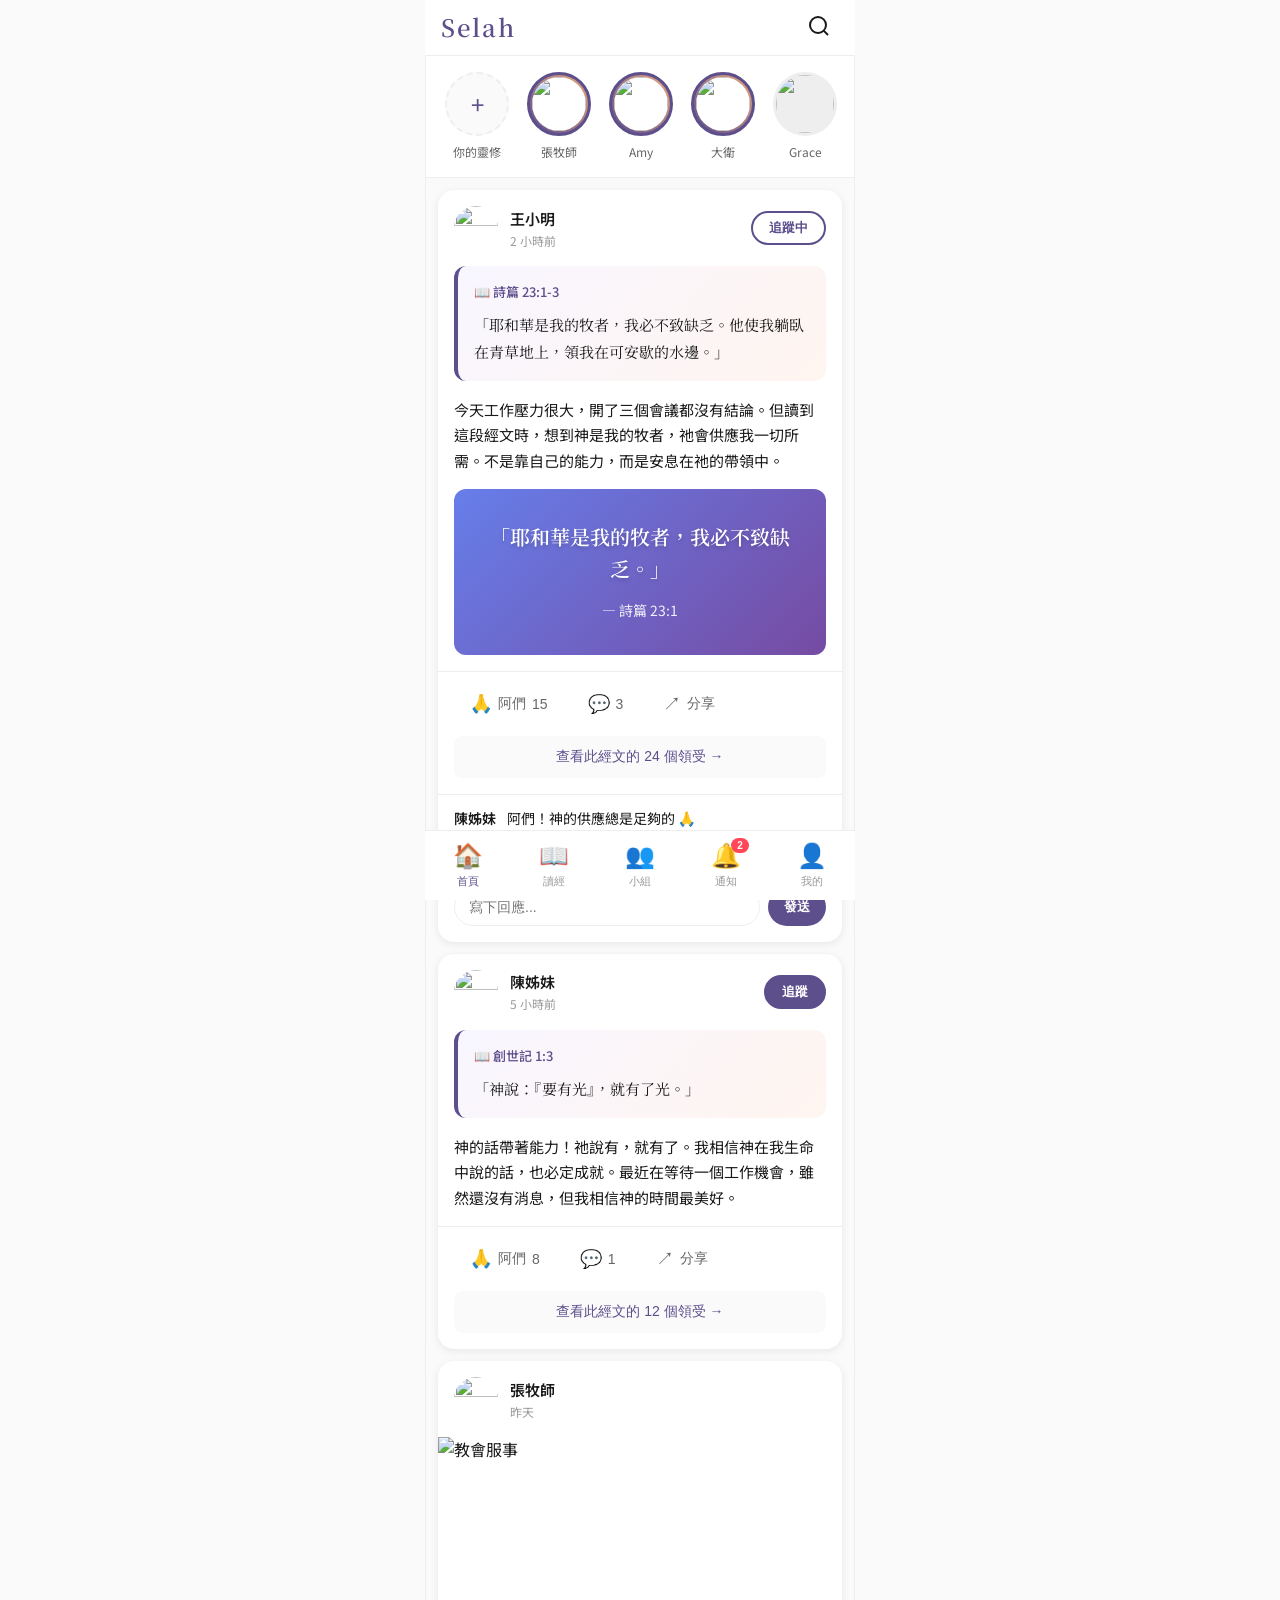
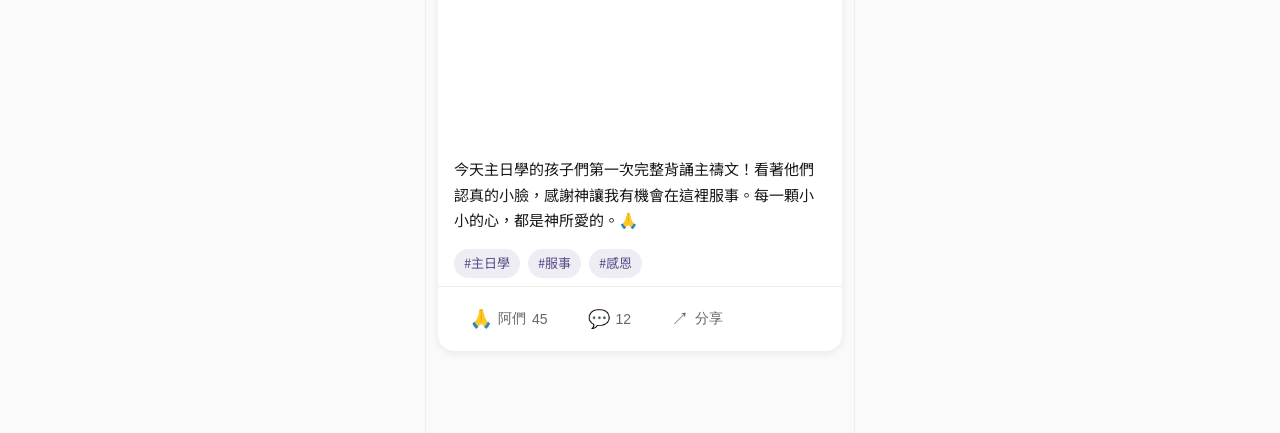
==== commit 15d81225: "Reorder nav: Home first, then Read" ====
--- a/index.html
+++ b/index.html
@@ -266,7 +266,7 @@
                     <div class="group-card active-group">
                         <div class="group-avatar">⛪</div>
                         <div class="group-info">
-                            <h3 class="group-name">台北靈糧堂青年牧區</h3>
+                            <h3 class="group-name">我的教會青年小組</h3>
                             <span class="group-members">128 位成員</span>
                             <span class="group-activity">今天有 5 則新領受</span>
                         </div>
@@ -461,13 +461,13 @@
 
         <!-- Bottom Navigation -->
         <nav class="bottom-nav">
+            <button class="nav-item active" data-tab="feed">
+                <span class="nav-icon">🏠</span>
+                <span class="nav-label">首頁</span>
+            </button>
             <button class="nav-item" data-tab="read">
                 <span class="nav-icon">📖</span>
                 <span class="nav-label">讀經</span>
-            </button>
-            <button class="nav-item active" data-tab="feed">
-                <span class="nav-icon">🏠</span>
-                <span class="nav-label">首頁</span>
             </button>
             <button class="nav-item" data-tab="groups">
                 <span class="nav-icon">👥</span>
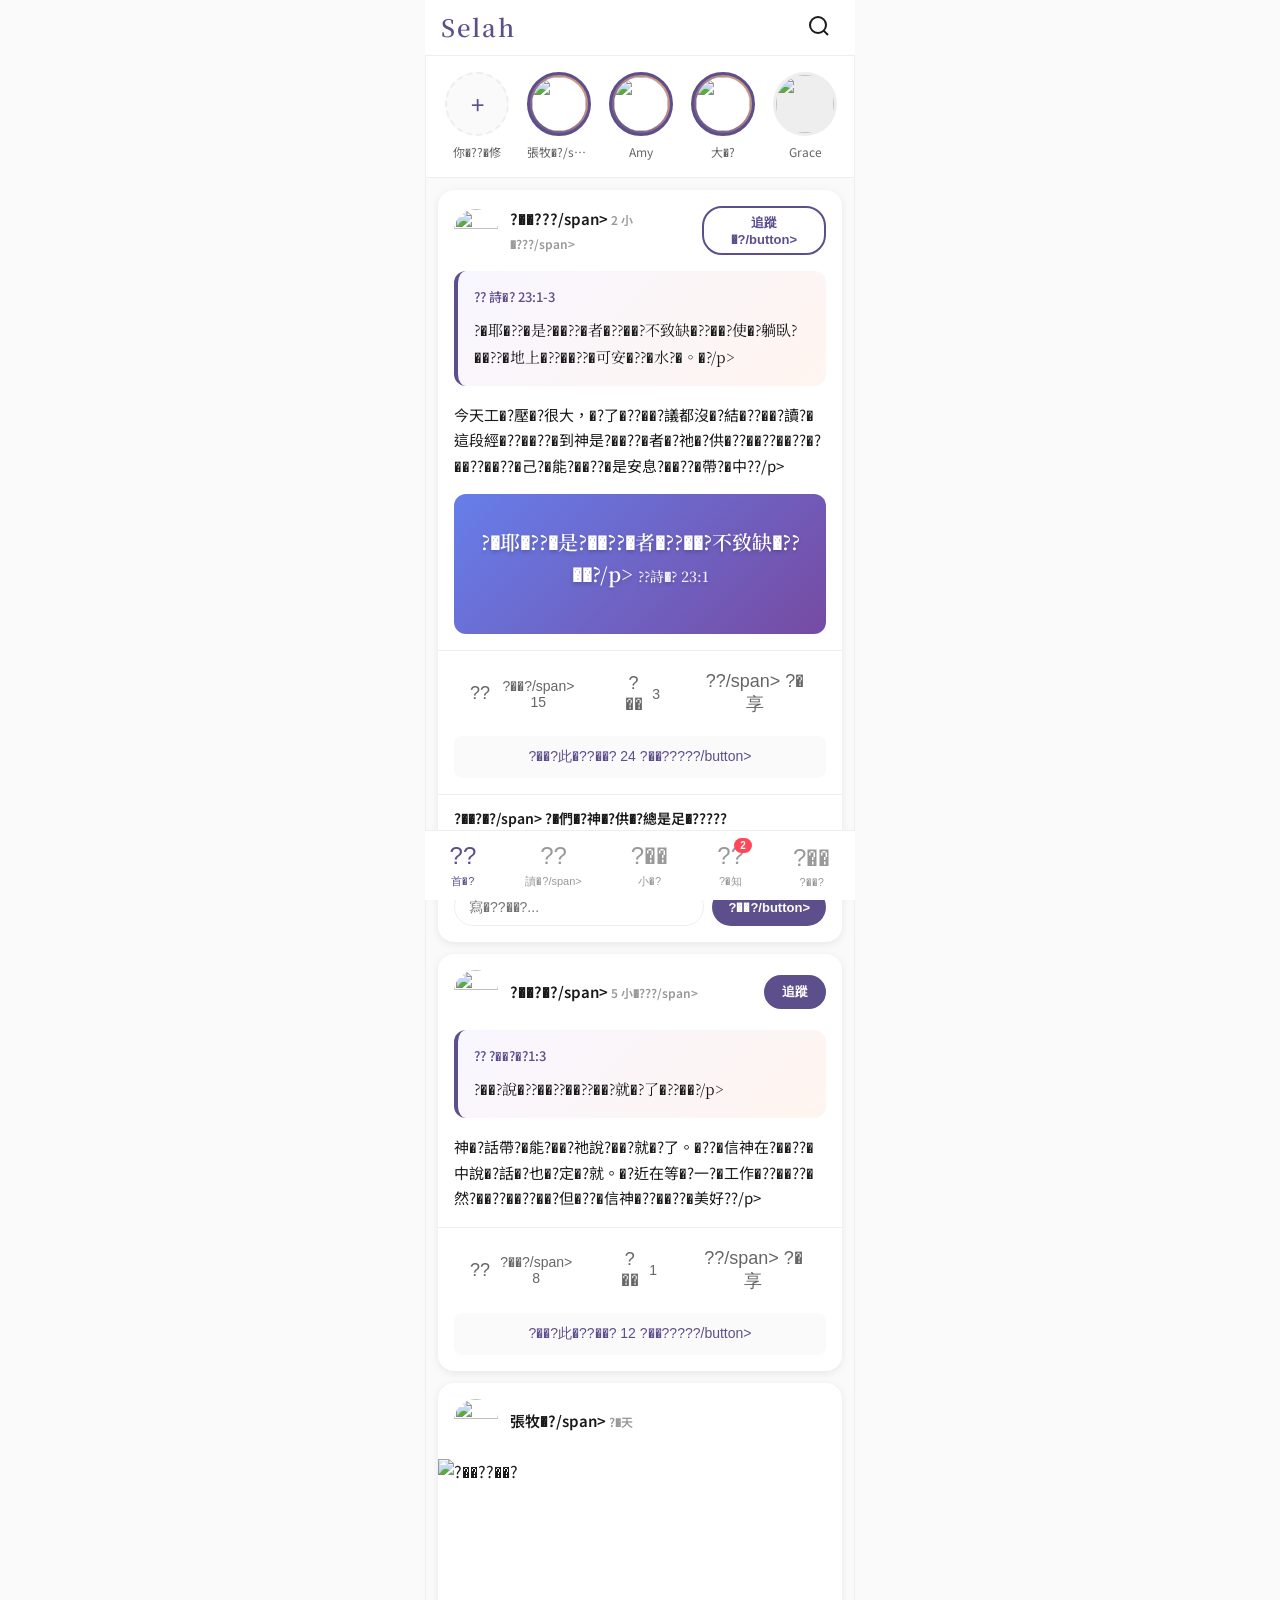
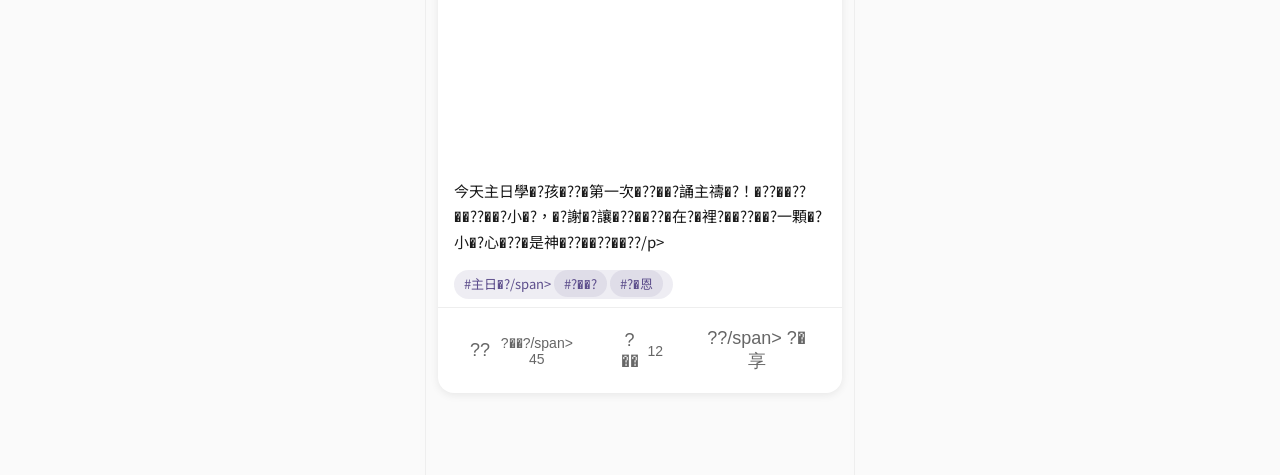
==== commit 748f4f6f: "Replace cartoon avatars with clean initial-based avatars - Use DiceBear initials style instead of av" ====
--- a/index.html
+++ b/index.html
@@ -3,7 +3,7 @@
 <head>
     <meta charset="UTF-8">
     <meta name="viewport" content="width=device-width, initial-scale=1.0, maximum-scale=1.0, user-scalable=no">
-    <title>Selah - 聖經社群</title>
+    <title>Selah - ?��?社群</title>
     <link rel="stylesheet" href="styles.css">
     <link href="https://fonts.googleapis.com/css2?family=Noto+Sans+TC:wght@400;500;700&family=Noto+Serif+TC:wght@400;600&display=swap" rel="stylesheet">
 </head>
@@ -12,7 +12,7 @@
         <!-- Header -->
         <header class="app-header" id="app-header">
             <h1 class="logo">Selah</h1>
-            <button class="search-btn" aria-label="搜尋">
+            <button class="search-btn" aria-label="?��?">
                 <svg width="24" height="24" viewBox="0 0 24 24" fill="none" stroke="currentColor" stroke-width="2">
                     <circle cx="11" cy="11" r="8"></circle>
                     <path d="m21 21-4.35-4.35"></path>
@@ -30,29 +30,29 @@
                         <div class="story-avatar">
                             <span>+</span>
                         </div>
-                        <span class="story-name">你的靈修</span>
+                        <span class="story-name">你�??�修</span>
                     </div>
                     <div class="story-item has-story">
                         <div class="story-avatar">
-                            <img src="https://api.dicebear.com/7.x/avataaars/svg?seed=pastor" alt="">
-                        </div>
-                        <span class="story-name">張牧師</span>
+                            <img src="https://api.dicebear.com/9.x/initials/svg?seed=張牧�?backgroundColor=5D4E8C&textColor=ffffff" alt="">
+                        </div>
+                        <span class="story-name">張牧�?/span>
                     </div>
                     <div class="story-item has-story">
                         <div class="story-avatar">
-                            <img src="https://api.dicebear.com/7.x/avataaars/svg?seed=amy" alt="">
+                            <img src="https://api.dicebear.com/9.x/initials/svg?seed=Amy&backgroundColor=E8A87C&textColor=ffffff" alt="">
                         </div>
                         <span class="story-name">Amy</span>
                     </div>
                     <div class="story-item has-story">
                         <div class="story-avatar">
-                            <img src="https://api.dicebear.com/7.x/avataaars/svg?seed=david" alt="">
-                        </div>
-                        <span class="story-name">大衛</span>
+                            <img src="https://api.dicebear.com/9.x/initials/svg?seed=大�?&backgroundColor=7B6BA8&textColor=ffffff" alt="">
+                        </div>
+                        <span class="story-name">大�?</span>
                     </div>
                     <div class="story-item">
                         <div class="story-avatar">
-                            <img src="https://api.dicebear.com/7.x/avataaars/svg?seed=grace" alt="">
+                            <img src="https://api.dicebear.com/9.x/initials/svg?seed=Grace&backgroundColor=667eea&textColor=ffffff" alt="">
                         </div>
                         <span class="story-name">Grace</span>
                     </div>
@@ -63,56 +63,56 @@
                     <!-- Post 1 -->
                     <article class="post-card">
                         <div class="post-header">
-                            <img src="https://api.dicebear.com/7.x/avataaars/svg?seed=xiaoming" alt="" class="post-avatar">
+                            <img src="https://api.dicebear.com/9.x/initials/svg?seed=?��???backgroundColor=764ba2&textColor=ffffff" alt="" class="post-avatar">
                             <div class="post-user-info">
-                                <span class="post-username">王小明</span>
-                                <span class="post-time">2 小時前</span>
-                            </div>
-                            <button class="follow-btn following" data-user="xiaoming">追蹤中</button>
-                        </div>
-                        <div class="post-scripture" data-verse="詩篇 23:1-3">
-                            <span class="scripture-ref">📖 詩篇 23:1-3</span>
-                            <p class="scripture-text">「耶和華是我的牧者，我必不致缺乏。他使我躺臥在青草地上，領我在可安歇的水邊。」</p>
+                                <span class="post-username">?��???/span>
+                                <span class="post-time">2 小�???/span>
+                            </div>
+                            <button class="follow-btn following" data-user="xiaoming">追蹤�?/button>
+                        </div>
+                        <div class="post-scripture" data-verse="詩�? 23:1-3">
+                            <span class="scripture-ref">?? 詩�? 23:1-3</span>
+                            <p class="scripture-text">?�耶�??�是?��??�者�??��?不致缺�??��?使�?躺臥?��??�地上�??��??�可安�??�水?�。�?/p>
                         </div>
                         <div class="post-reflection">
-                            <p>今天工作壓力很大，開了三個會議都沒有結論。但讀到這段經文時，想到神是我的牧者，祂會供應我一切所需。不是靠自己的能力，而是安息在祂的帶領中。</p>
+                            <p>今天工�?壓�?很大，�?了�??��?議都沒�?結�??��?讀?�這段經�??��??�到神是?��??�者�?祂�?供�??��??��??�?��??��??�己?�能?��??�是安息?��??�帶?�中??/p>
                         </div>
                         <div class="post-image">
                             <div class="ai-card" style="background: linear-gradient(135deg, #667eea 0%, #764ba2 100%);">
-                                <p class="ai-card-verse">「耶和華是我的牧者，我必不致缺乏。」</p>
-                                <span class="ai-card-ref">— 詩篇 23:1</span>
+                                <p class="ai-card-verse">?�耶�??�是?��??�者�??��?不致缺�??��?/p>
+                                <span class="ai-card-ref">??詩�? 23:1</span>
                             </div>
                         </div>
                         <div class="post-actions">
                             <button class="action-btn amen-btn" data-count="15">
-                                <span class="action-icon">🙏</span>
-                                <span class="action-text">阿們</span>
+                                <span class="action-icon">??</span>
+                                <span class="action-text">?��?/span>
                                 <span class="action-count">15</span>
                             </button>
                             <button class="action-btn comment-btn">
-                                <span class="action-icon">💬</span>
+                                <span class="action-icon">?��</span>
                                 <span class="action-count">3</span>
                             </button>
                             <button class="action-btn share-btn">
-                                <span class="action-icon">↗</span>
-                                <span class="action-text">分享</span>
+                                <span class="action-icon">??/span>
+                                <span class="action-text">?�享</span>
                             </button>
                         </div>
                         <div class="post-view-scripture">
-                            <button class="view-all-btn" data-verse="詩篇 23:1-3">查看此經文的 24 個領受 →</button>
+                            <button class="view-all-btn" data-verse="詩�? 23:1-3">?��?此�??��? 24 ?��?????/button>
                         </div>
                         <!-- Comments Section -->
                         <div class="post-comments">
                             <div class="comments-preview">
                                 <div class="comment-item">
-                                    <span class="comment-user">陳姊妹</span>
-                                    <span class="comment-text">阿們！神的供應總是足夠的 🙏</span>
-                                </div>
-                                <button class="view-comments-btn">查看全部 3 則留言</button>
+                                    <span class="comment-user">?��?�?/span>
+                                    <span class="comment-text">?�們�?神�?供�?總是足�?????</span>
+                                </div>
+                                <button class="view-comments-btn">?��??�部 3 ?��?言</button>
                             </div>
                             <div class="comment-input-wrapper">
-                                <input type="text" class="comment-input" placeholder="寫下回應...">
-                                <button class="comment-submit-btn">發送</button>
+                                <input type="text" class="comment-input" placeholder="寫�??��?...">
+                                <button class="comment-submit-btn">?��?/button>
                             </div>
                         </div>
                     </article>
@@ -120,73 +120,73 @@
                     <!-- Post 2 -->
                     <article class="post-card">
                         <div class="post-header">
-                            <img src="https://api.dicebear.com/7.x/avataaars/svg?seed=sister" alt="" class="post-avatar">
+                            <img src="https://api.dicebear.com/9.x/initials/svg?seed=?��?�?backgroundColor=11998e&textColor=ffffff" alt="" class="post-avatar">
                             <div class="post-user-info">
-                                <span class="post-username">陳姊妹</span>
-                                <span class="post-time">5 小時前</span>
+                                <span class="post-username">?��?�?/span>
+                                <span class="post-time">5 小�???/span>
                             </div>
                             <button class="follow-btn" data-user="sister">追蹤</button>
                         </div>
-                        <div class="post-scripture" data-verse="創世記 1:3">
-                            <span class="scripture-ref">📖 創世記 1:3</span>
-                            <p class="scripture-text">「神說：『要有光』，就有了光。」</p>
+                        <div class="post-scripture" data-verse="?��?�?1:3">
+                            <span class="scripture-ref">?? ?��?�?1:3</span>
+                            <p class="scripture-text">?��?說�??��??��??��?就�?了�??��?/p>
                         </div>
                         <div class="post-reflection">
-                            <p>神的話帶著能力！祂說有，就有了。我相信神在我生命中說的話，也必定成就。最近在等待一個工作機會，雖然還沒有消息，但我相信神的時間最美好。</p>
+                            <p>神�?話帶?�能?��?祂說?��?就�?了。�??�信神在?��??�中說�?話�?也�?定�?就。�?近在等�?一?�工作�??��??�然?��??��??��?但�??�信神�??��??�美好??/p>
                         </div>
                         <div class="post-actions">
                             <button class="action-btn amen-btn" data-count="8">
-                                <span class="action-icon">🙏</span>
-                                <span class="action-text">阿們</span>
+                                <span class="action-icon">??</span>
+                                <span class="action-text">?��?/span>
                                 <span class="action-count">8</span>
                             </button>
                             <button class="action-btn comment-btn">
-                                <span class="action-icon">💬</span>
+                                <span class="action-icon">?��</span>
                                 <span class="action-count">1</span>
                             </button>
                             <button class="action-btn share-btn">
-                                <span class="action-icon">↗</span>
-                                <span class="action-text">分享</span>
+                                <span class="action-icon">??/span>
+                                <span class="action-text">?�享</span>
                             </button>
                         </div>
                         <div class="post-view-scripture">
-                            <button class="view-all-btn" data-verse="創世記 1:3">查看此經文的 12 個領受 →</button>
+                            <button class="view-all-btn" data-verse="?��?�?1:3">?��?此�??��? 12 ?��?????/button>
                         </div>
                     </article>
 
-                    <!-- Post 3: 生活見證 -->
+                    <!-- Post 3: ?�活見�? -->
                     <article class="post-card testimony-post">
                         <div class="post-header">
-                            <img src="https://api.dicebear.com/7.x/avataaars/svg?seed=pastor" alt="" class="post-avatar">
+                            <img src="https://api.dicebear.com/9.x/initials/svg?seed=張牧�?backgroundColor=5D4E8C&textColor=ffffff" alt="" class="post-avatar">
                             <div class="post-user-info">
-                                <span class="post-username">張牧師</span>
-                                <span class="post-time">昨天</span>
+                                <span class="post-username">張牧�?/span>
+                                <span class="post-time">?�天</span>
                             </div>
                         </div>
                         <div class="post-testimony-image">
-                            <img src="https://images.unsplash.com/photo-1438232992991-995b7058bbb3?w=600&h=400&fit=crop" alt="教會服事">
+                            <img src="https://images.unsplash.com/photo-1438232992991-995b7058bbb3?w=600&h=400&fit=crop" alt="?��??��?">
                         </div>
                         <div class="post-reflection">
-                            <p>今天主日學的孩子們第一次完整背誦主禱文！看著他們認真的小臉，感謝神讓我有機會在這裡服事。每一顆小小的心，都是神所愛的。🙏</p>
+                            <p>今天主日學�?孩�??�第一次�??��?誦主禱�?！�??��??��??��?小�?，�?謝�?讓�??��??�在?�裡?��??��?一顆�?小�?心�??�是神�??��??��??/p>
                         </div>
                         <div class="post-tags">
-                            <span class="tag">#主日學</span>
-                            <span class="tag">#服事</span>
-                            <span class="tag">#感恩</span>
+                            <span class="tag">#主日�?/span>
+                            <span class="tag">#?��?</span>
+                            <span class="tag">#?�恩</span>
                         </div>
                         <div class="post-actions">
                             <button class="action-btn amen-btn" data-count="45">
-                                <span class="action-icon">🙏</span>
-                                <span class="action-text">阿們</span>
+                                <span class="action-icon">??</span>
+                                <span class="action-text">?��?/span>
                                 <span class="action-count">45</span>
                             </button>
                             <button class="action-btn comment-btn">
-                                <span class="action-icon">💬</span>
+                                <span class="action-icon">?��</span>
                                 <span class="action-count">12</span>
                             </button>
                             <button class="action-btn share-btn">
-                                <span class="action-icon">↗</span>
-                                <span class="action-text">分享</span>
+                                <span class="action-icon">??/span>
+                                <span class="action-text">?�享</span>
                             </button>
                         </div>
                     </article>
@@ -196,29 +196,28 @@
             <!-- Tab: Read -->
             <section class="tab-content" id="tab-read">
                 <div class="read-header">
-                    <button class="back-btn">←</button>
-                    <h2>創世記 Genesis</h2>
-                    <button class="settings-btn">⚙️</button>
+                    <button class="back-btn">??/button>
+                    <h2>?��?�?Genesis</h2>
+                    <button class="settings-btn">?��?</button>
                 </div>
                 <div class="chapter-nav">
-                    <span class="chapter-title">第 1 章</span>
+                    <span class="chapter-title">�?1 �?/span>
                 </div>
                 <div class="scripture-content" id="scripture-content">
-                    <p class="verse" data-verse="1"><sup>1</sup> 起初，<span class="word-highlight" data-word="בְּרֵאשִׁית" data-word-id="bereshit">神</span><span class="word-highlight" data-word="בָּרָא" data-word-id="bara">創造</span>天地。</p>
-                    <p class="verse" data-verse="2"><sup>2</sup> 地是<span class="word-highlight" data-word="תֹהוּ וָבֹהוּ" data-word-id="tohu">空虛混沌</span>，淵面黑暗；神的<span class="word-highlight" data-word="רוּחַ" data-word-id="ruach">靈</span>運行在水面上。</p>
-                    <p class="verse selectable" data-verse="3"><sup>3</sup> 神說：「要有<span class="word-highlight" data-word="אוֹר" data-word-id="or">光</span>」，就有了光。</p>
-                    <p class="verse" data-verse="4"><sup>4</sup> 神看光是<span class="word-highlight" data-word="טוֹב" data-word-id="tov">好的</span>，就把光暗分開了。</p>
-                    <p class="verse" data-verse="5"><sup>5</sup> 神稱光為「晝」，稱暗為「夜」。有晚上，有早晨，這是頭一日。</p>
-                    <p class="verse" data-verse="6"><sup>6</sup> 神說：「諸水之間要有空氣，將水分為上下。」</p>
-                    <p class="verse" data-verse="7"><sup>7</sup> 神就造出空氣，將空氣以下的水、空氣以上的水分開了。事就這樣成了。</p>
-                    <p class="verse" data-verse="8"><sup>8</sup> 神稱空氣為「天」。有晚上，有早晨，是第二日。</p>
+                    <p class="verse" data-verse="1"><sup>1</sup> 起�?�?span class="word-highlight" data-word="?ְּרֵ?שִ??ת" data-word-id="bereshit">�?/span><span class="word-highlight" data-word="?ָּרָ?" data-word-id="bara">?��?/span>天地??/p>
+                    <p class="verse" data-verse="2"><sup>2</sup> ?�是<span class="word-highlight" data-word="תֹ??ּ ?ָ?ֹ??ּ" data-word-id="tohu">空�?混�?</span>，淵?��??��?神�?<span class="word-highlight" data-word="ר?ּ?ַ" data-word-id="ruach">??/span>?��??�水?��???/p>
+                    <p class="verse selectable" data-verse="3"><sup>3</sup> 神說：「�???span class="word-highlight" data-word="??ֹר" data-word-id="or">??/span>?��?就�?了�???/p>
+                    <p class="verse" data-verse="4"><sup>4</sup> 神�??�是<span class="word-highlight" data-word="??ֹ?" data-word-id="tov">好�?</span>，就?��??��??��???/p>
+                    <p class="verse" data-verse="5"><sup>5</sup> 神稱?�為?��??��?稱�??�「�??�。�??��?，�??�晨，這是?��??��?/p>
+                    <p class="verse" data-verse="6"><sup>6</sup> 神說：「諸水�??��??�空�??將水?�為上�??��?/p>
+                    <p class="verse" data-verse="7"><sup>7</sup> 神就?�出空氣，�?空氣以�??�水?�空�?��上�?水�??��??��?就這樣?��???/p>
+                    <p class="verse" data-verse="8"><sup>8</sup> 神稱空氣?�「天?�。�??��?，�??�晨，是第�??��?/p>
                     
                     <div class="verse-insights-badge" data-verse="3">
-                        📝 這段經文有 8 個領受
-                    </div>
+                        ?? ?�段經�???8 ?��???                    </div>
                 </div>
                 <div class="chapter-pagination">
-                    <button class="prev-chapter" disabled>◀ 上一章</button>
+                    <button class="prev-chapter" disabled>?� 上�?�?/button>
                     <div class="chapter-dots">
                         <span class="dot active"></span>
                         <span class="dot"></span>
@@ -226,121 +225,121 @@
                         <span class="dot"></span>
                         <span class="dot"></span>
                     </div>
-                    <button class="next-chapter">下一章 ▶</button>
+                    <button class="next-chapter">下�?�???/button>
                 </div>
             </section>
 
             <!-- Tab: Post -->
             <section class="tab-content" id="tab-post">
                 <div class="post-options">
-                    <h2>發布新貼文</h2>
+                    <h2>?��??�貼??/h2>
                     <div class="post-option-cards">
                         <button class="post-option-card" id="btn-scripture-post">
-                            <span class="option-icon">📖</span>
-                            <span class="option-title">經文領受</span>
-                            <span class="option-desc">選取經文 + 寫下你的領受</span>
+                            <span class="option-icon">??</span>
+                            <span class="option-title">經�??��?</span>
+                            <span class="option-desc">?��?經�? + 寫�?你�??��?</span>
                         </button>
                         <button class="post-option-card" id="btn-testimony-post">
-                            <span class="option-icon">📷</span>
-                            <span class="option-title">生活見證</span>
-                            <span class="option-desc">分享你與神同行的日常</span>
+                            <span class="option-icon">?��</span>
+                            <span class="option-title">?�活見�?</span>
+                            <span class="option-desc">?�享你�?神�?行�??�常</span>
                         </button>
                         <button class="post-option-card" id="btn-song-post">
-                            <span class="option-icon">🎵</span>
-                            <span class="option-title">詩歌分享</span>
-                            <span class="option-desc">分享感動你的詩歌</span>
+                            <span class="option-icon">?��</span>
+                            <span class="option-title">詩�??�享</span>
+                            <span class="option-desc">?�享?��?你�?詩�?</span>
                         </button>
                     </div>
                 </div>
             </section>
 
-            <!-- Tab: Groups (小組) -->
+            <!-- Tab: Groups (小�?) -->
             <section class="tab-content" id="tab-groups">
                 <div class="groups-header">
-                    <h2>我的小組</h2>
-                    <button class="create-group-btn">+ 建立小組</button>
+                    <h2>?��?小�?</h2>
+                    <button class="create-group-btn">+ 建�?小�?</button>
                 </div>
                 
                 <!-- My Groups -->
                 <div class="my-groups">
                     <div class="group-card active-group">
-                        <div class="group-avatar">⛪</div>
+                        <div class="group-avatar">??/div>
                         <div class="group-info">
-                            <h3 class="group-name">我的教會青年小組</h3>
-                            <span class="group-members">128 位成員</span>
-                            <span class="group-activity">今天有 5 則新領受</span>
+                            <h3 class="group-name">?��??��??�年小�?</h3>
+                            <span class="group-members">128 位�???/span>
+                            <span class="group-activity">今天??5 ?�新?��?</span>
                         </div>
                         <span class="group-badge">3</span>
                     </div>
                     
                     <div class="group-card">
-                        <div class="group-avatar">📖</div>
+                        <div class="group-avatar">??</div>
                         <div class="group-info">
-                            <h3 class="group-name">週三查經班</h3>
-                            <span class="group-members">24 位成員</span>
-                            <span class="group-activity">昨天有新貼文</span>
+                            <h3 class="group-name">?��??��???/h3>
+                            <span class="group-members">24 位�???/span>
+                            <span class="group-activity">?�天?�新貼�?</span>
                         </div>
                     </div>
                     
                     <div class="group-card">
-                        <div class="group-avatar">🙏</div>
+                        <div class="group-avatar">??</div>
                         <div class="group-info">
-                            <h3 class="group-name">代禱勇士群</h3>
-                            <span class="group-members">56 位成員</span>
-                            <span class="group-activity">3 天前</span>
+                            <h3 class="group-name">�?��?�士�?/h3>
+                            <span class="group-members">56 位�???/span>
+                            <span class="group-activity">3 天�?</span>
                         </div>
                     </div>
                 </div>
 
                 <!-- Discover Groups -->
                 <div class="discover-groups">
-                    <h3 class="section-subtitle">探索小組</h3>
+                    <h3 class="section-subtitle">?�索小�?</h3>
                     
                     <div class="group-card discover">
-                        <div class="group-avatar">🌅</div>
+                        <div class="group-avatar">??</div>
                         <div class="group-info">
-                            <h3 class="group-name">晨禱讀經團</h3>
-                            <span class="group-members">892 位成員</span>
-                            <span class="group-desc">每天早上 6:00 一起靈修</span>
-                        </div>
-                        <button class="join-group-btn">加入</button>
+                            <h3 class="group-name">?�禱讀經�?</h3>
+                            <span class="group-members">892 位�???/span>
+                            <span class="group-desc">每天?��? 6:00 一起�?�?/span>
+                        </div>
+                        <button class="join-group-btn">?�入</button>
                     </div>
                     
                     <div class="group-card discover">
-                        <div class="group-avatar">👨‍👩‍👧‍👦</div>
+                        <div class="group-avatar">?��?��?�‍�?�‍�??/div>
                         <div class="group-info">
-                            <h3 class="group-name">家庭祭壇</h3>
-                            <span class="group-members">456 位成員</span>
-                            <span class="group-desc">分享家庭敬拜的點滴</span>
-                        </div>
-                        <button class="join-group-btn">加入</button>
+                            <h3 class="group-name">家庭祭�?</h3>
+                            <span class="group-members">456 位�???/span>
+                            <span class="group-desc">?�享家庭?��??��?�?/span>
+                        </div>
+                        <button class="join-group-btn">?�入</button>
                     </div>
                     
                     <div class="group-card discover">
-                        <div class="group-avatar">💼</div>
+                        <div class="group-avatar">?��</div>
                         <div class="group-info">
-                            <h3 class="group-name">職場基督徒</h3>
-                            <span class="group-members">1,234 位成員</span>
-                            <span class="group-desc">在職場為主作見證</span>
-                        </div>
-                        <button class="join-group-btn">加入</button>
+                            <h3 class="group-name">?�場?�督�?/h3>
+                            <span class="group-members">1,234 位�???/span>
+                            <span class="group-desc">?�職?�為主�?見�?</span>
+                        </div>
+                        <button class="join-group-btn">?�入</button>
                     </div>
                 </div>
 
                 <!-- Group Reading Plan -->
                 <div class="group-reading-plan">
-                    <h3 class="section-subtitle">📅 小組讀經計畫</h3>
+                    <h3 class="section-subtitle">?? 小�?讀經�???/h3>
                     <div class="reading-plan-card">
                         <div class="plan-header">
-                            <span class="plan-name">21 天詩篇之旅</span>
-                            <span class="plan-progress">第 7 天</span>
+                            <span class="plan-name">21 天詩篇�???/span>
+                            <span class="plan-progress">�?7 �?/span>
                         </div>
                         <div class="plan-today">
-                            <span class="plan-label">今日經文</span>
-                            <span class="plan-verse">詩篇 23:1-6</span>
+                            <span class="plan-label">今日經�?</span>
+                            <span class="plan-verse">詩�? 23:1-6</span>
                         </div>
                         <div class="plan-stats">
-                            <span>👥 18/24 人已完成今日進度</span>
+                            <span>?�� 18/24 人已完�?今日?�度</span>
                         </div>
                         <div class="plan-progress-bar">
                             <div class="progress-fill" style="width: 33%"></div>
@@ -350,55 +349,55 @@
 
                 <!-- Floating Action Button for Post -->
                 <button class="fab-post" id="fab-post">
-                    <span>✏️</span>
+                    <span>?��?</span>
                 </button>
             </section>
 
             <!-- Tab: Notifications -->
             <section class="tab-content" id="tab-notifications">
-                <h2 class="section-title">通知</h2>
+                <h2 class="section-title">?�知</h2>
                 <div class="notifications-list">
                     <div class="notification-group">
                         <h3 class="notification-date">今天</h3>
                         <div class="notification-item unread">
-                            <span class="notif-icon">🙏</span>
+                            <span class="notif-icon">??</span>
                             <div class="notif-content">
-                                <p><strong>王小明</strong> 對你的領受說「阿們」</p>
-                                <span class="notif-preview">詩篇 23:1「耶和華是我的...</span>
-                                <span class="notif-time">2 分鐘前</span>
+                                <p><strong>?��???/strong> 對�??��??�說?�阿?��?/p>
+                                <span class="notif-preview">詩�? 23:1?�耶�??�是?��?...</span>
+                                <span class="notif-time">2 ?��???/span>
                             </div>
                         </div>
                         <div class="notification-item unread">
-                            <span class="notif-icon">💬</span>
+                            <span class="notif-icon">?��</span>
                             <div class="notif-content">
-                                <p><strong>陳姊妹</strong> 回覆了你的領受</p>
-                                <span class="notif-preview">「謝謝分享！這段經文也很...</span>
-                                <span class="notif-time">1 小時前</span>
+                                <p><strong>?��?�?/strong> ?��?了�??��???/p>
+                                <span class="notif-preview">?��?謝�?享�??�段經�?也�?...</span>
+                                <span class="notif-time">1 小�???/span>
                             </div>
                         </div>
                         <div class="notification-item">
-                            <span class="notif-icon">👥</span>
+                            <span class="notif-icon">?��</span>
                             <div class="notif-content">
-                                <p><strong>你的小組</strong> 有 3 則新領受</p>
-                                <span class="notif-time">3 小時前</span>
+                                <p><strong>你�?小�?</strong> ??3 ?�新?��?</p>
+                                <span class="notif-time">3 小�???/span>
                             </div>
                         </div>
                     </div>
                     <div class="notification-group">
-                        <h3 class="notification-date">昨天</h3>
+                        <h3 class="notification-date">?�天</h3>
                         <div class="notification-item">
-                            <span class="notif-icon">📖</span>
+                            <span class="notif-icon">??</span>
                             <div class="notif-content">
-                                <p>你追蹤的 <strong>張牧師</strong> 發布了新領受</p>
-                                <span class="notif-preview">羅馬書 8:28「萬事互相效力...</span>
-                                <span class="notif-time">昨天</span>
+                                <p>你追蹤�? <strong>張牧�?/strong> ?��?了新?��?</p>
+                                <span class="notif-preview">羅馬??8:28?�萬事�??��???..</span>
+                                <span class="notif-time">?�天</span>
                             </div>
                         </div>
                         <div class="notification-item highlight">
-                            <span class="notif-icon">🔥</span>
+                            <span class="notif-icon">?��</span>
                             <div class="notif-content">
-                                <p>你已連續讀經 <strong>7 天</strong>！繼續加油！</p>
-                                <span class="notif-time">昨天</span>
+                                <p>你已???讀�?<strong>7 �?/strong>！繼續�?油�?</p>
+                                <span class="notif-time">?�天</span>
                             </div>
                         </div>
                     </div>
@@ -409,51 +408,51 @@
             <section class="tab-content" id="tab-profile">
                 <div class="profile-header">
                     <div class="profile-avatar">
-                        <img src="https://api.dicebear.com/7.x/avataaars/svg?seed=joshua" alt="">
-                    </div>
-                    <h2 class="profile-name">約書亞</h2>
+                        <img src="https://api.dicebear.com/9.x/initials/svg?seed=約書�?backgroundColor=5D4E8C&textColor=ffffff" alt="">
+                    </div>
+                    <h2 class="profile-name">約書�?/h2>
                     <span class="profile-handle">@joshua_chen</span>
                 </div>
                 <div class="profile-stats">
                     <div class="stat-item">
-                        <span class="stat-icon">🔥</span>
+                        <span class="stat-icon">?��</span>
                         <span class="stat-value">23</span>
-                        <span class="stat-label">連續讀經</span>
+                        <span class="stat-label">???讀�?/span>
                     </div>
                     <div class="stat-item">
-                        <span class="stat-icon">📝</span>
+                        <span class="stat-icon">??</span>
                         <span class="stat-value">47</span>
-                        <span class="stat-label">領受總數</span>
+                        <span class="stat-label">?��?總數</span>
                     </div>
                     <div class="stat-item">
                         <span class="stat-value">156</span>
-                        <span class="stat-label">追蹤者</span>
+                        <span class="stat-label">追蹤??/span>
                     </div>
                     <div class="stat-item">
                         <span class="stat-value">89</span>
-                        <span class="stat-label">追蹤中</span>
+                        <span class="stat-label">追蹤�?/span>
                     </div>
                 </div>
                 <div class="profile-tabs">
-                    <button class="profile-tab active">📝 領受</button>
-                    <button class="profile-tab">📷 見證</button>
-                    <button class="profile-tab">🔖 收藏</button>
+                    <button class="profile-tab active">?? ?��?</button>
+                    <button class="profile-tab">?�� 見�?</button>
+                    <button class="profile-tab">?? ?��?</button>
                 </div>
                 <div class="profile-posts">
                     <div class="profile-post-item">
-                        <span class="post-ref">📖 詩篇 23:1</span>
-                        <p>今天工作壓力很大...</p>
-                        <span class="post-date">昨天</span>
+                        <span class="post-ref">?? 詩�? 23:1</span>
+                        <p>今天工�?壓�?很大...</p>
+                        <span class="post-date">?�天</span>
                     </div>
                     <div class="profile-post-item">
-                        <span class="post-ref">📖 創世記 1:3</span>
-                        <p>神的話帶著能力...</p>
-                        <span class="post-date">前天</span>
+                        <span class="post-ref">?? ?��?�?1:3</span>
+                        <p>神�?話帶?�能??..</p>
+                        <span class="post-date">?�天</span>
                     </div>
                     <div class="profile-post-item">
-                        <span class="post-ref">📖 腓立比書 4:13</span>
-                        <p>我靠著那加給我力量的...</p>
-                        <span class="post-date">3 天前</span>
+                        <span class="post-ref">?? ?��?比書 4:13</span>
+                        <p>?��??�那?�給?��??��?...</p>
+                        <span class="post-date">3 天�?</span>
                     </div>
                 </div>
             </section>
@@ -462,25 +461,25 @@
         <!-- Bottom Navigation -->
         <nav class="bottom-nav">
             <button class="nav-item active" data-tab="feed">
-                <span class="nav-icon">🏠</span>
-                <span class="nav-label">首頁</span>
+                <span class="nav-icon">??</span>
+                <span class="nav-label">首�?</span>
             </button>
             <button class="nav-item" data-tab="read">
-                <span class="nav-icon">📖</span>
-                <span class="nav-label">讀經</span>
+                <span class="nav-icon">??</span>
+                <span class="nav-label">讀�?/span>
             </button>
             <button class="nav-item" data-tab="groups">
-                <span class="nav-icon">👥</span>
-                <span class="nav-label">小組</span>
+                <span class="nav-icon">?��</span>
+                <span class="nav-label">小�?</span>
             </button>
             <button class="nav-item" data-tab="notifications">
-                <span class="nav-icon">🔔</span>
-                <span class="nav-label">通知</span>
+                <span class="nav-icon">??</span>
+                <span class="nav-label">?�知</span>
                 <span class="nav-badge">2</span>
             </button>
             <button class="nav-item" data-tab="profile">
-                <span class="nav-icon">👤</span>
-                <span class="nav-label">我的</span>
+                <span class="nav-icon">?��</span>
+                <span class="nav-label">?��?</span>
             </button>
         </nav>
 
@@ -488,30 +487,30 @@
         <div class="modal" id="modal-reflection">
             <div class="modal-content">
                 <div class="modal-header">
-                    <button class="modal-close">✕</button>
-                    <h3>寫下領受</h3>
-                    <button class="modal-submit" id="btn-publish">發布</button>
+                    <button class="modal-close">??/button>
+                    <h3>寫�??��?</h3>
+                    <button class="modal-submit" id="btn-publish">?��?</button>
                 </div>
                 <div class="modal-body">
                     <div class="selected-scripture">
-                        <span class="scripture-ref">📖 創世記 1:3</span>
-                        <p class="scripture-text">「神說：『要有光』，就有了光。」</p>
-                    </div>
-                    <textarea class="reflection-input" placeholder="在這段經文中，我領受到..."></textarea>
+                        <span class="scripture-ref">?? ?��?�?1:3</span>
+                        <p class="scripture-text">?��?說�??��??��??��?就�?了�??��?/p>
+                    </div>
+                    <textarea class="reflection-input" placeholder="?�這段經�?中�??��??�到..."></textarea>
                     <div class="modal-options">
                         <button class="option-btn" id="btn-generate-card">
-                            <span>🎨</span> 生成圖卡
+                            <span>?��</span> ?��??�卡
                         </button>
                         <button class="option-btn">
-                            <span>📷</span> 附加照片
+                            <span>?��</span> ?��??��?
                         </button>
                     </div>
                     <div class="share-options">
-                        <label>分享對象：</label>
+                        <label>?�享對象�?/label>
                         <div class="radio-group">
-                            <label><input type="radio" name="share" checked> 公開</label>
-                            <label><input type="radio" name="share"> 僅追蹤者</label>
-                            <label><input type="radio" name="share"> 我的小組</label>
+                            <label><input type="radio" name="share" checked> ?��?</label>
+                            <label><input type="radio" name="share"> ?�追蹤�?/label>
+                            <label><input type="radio" name="share"> ?��?小�?</label>
                         </div>
                     </div>
                 </div>
@@ -522,46 +521,46 @@
         <div class="modal" id="modal-ai-cards">
             <div class="modal-content modal-cards">
                 <div class="modal-header">
-                    <button class="modal-close">←</button>
-                    <h3>選擇圖卡風格</h3>
+                    <button class="modal-close">??/button>
+                    <h3>?��??�卡風格</h3>
                     <button class="modal-submit">使用</button>
                 </div>
                 <div class="modal-body">
-                    <p class="generating-text" id="generating-text">正在根據您的領受生成圖卡...</p>
+                    <p class="generating-text" id="generating-text">�?��?��??��??��??��??�卡...</p>
                     <div class="ai-cards-grid" id="ai-cards-grid" style="display: none;">
                         <div class="ai-card-option selected" style="background: linear-gradient(135deg, #667eea 0%, #764ba2 100%);">
-                            <p class="card-verse">「要有光」</p>
-                            <span class="card-ref">— 創世記 1:3</span>
+                            <p class="card-verse">?��??��???/p>
+                            <span class="card-ref">???��?�?1:3</span>
                             <span class="card-style">紫色漸層</span>
                         </div>
                         <div class="ai-card-option" style="background: linear-gradient(135deg, #f5af19 0%, #f12711 100%);">
-                            <p class="card-verse">「要有光」</p>
-                            <span class="card-ref">— 創世記 1:3</span>
-                            <span class="card-style">日出暖色</span>
+                            <p class="card-verse">?��??��???/p>
+                            <span class="card-ref">???��?�?1:3</span>
+                            <span class="card-style">?�出?�色</span>
                         </div>
                         <div class="ai-card-option" style="background: linear-gradient(135deg, #1a1a2e 0%, #16213e 100%); color: #fff;">
-                            <p class="card-verse">「要有光」</p>
-                            <span class="card-ref">— 創世記 1:3</span>
-                            <span class="card-style">星空夜色</span>
+                            <p class="card-verse">?��??��???/p>
+                            <span class="card-ref">???��?�?1:3</span>
+                            <span class="card-style">?�空夜色</span>
                         </div>
                         <div class="ai-card-option" style="background: linear-gradient(135deg, #a8edea 0%, #fed6e3 100%);">
-                            <p class="card-verse">「要有光」</p>
-                            <span class="card-ref">— 創世記 1:3</span>
+                            <p class="card-verse">?��??��???/p>
+                            <span class="card-ref">???��?�?1:3</span>
                             <span class="card-style">清新水彩</span>
                         </div>
                         <div class="ai-card-option" style="background: #fff; border: 2px solid #333;">
-                            <p class="card-verse" style="color: #333;">「要有光」</p>
-                            <span class="card-ref" style="color: #666;">— 創世記 1:3</span>
+                            <p class="card-verse" style="color: #333;">?��??��???/p>
+                            <span class="card-ref" style="color: #666;">???��?�?1:3</span>
                             <span class="card-style">極簡黑白</span>
                         </div>
                         <div class="ai-card-option" style="background: linear-gradient(135deg, #11998e 0%, #38ef7d 100%);">
-                            <p class="card-verse">「要有光」</p>
-                            <span class="card-ref">— 創世記 1:3</span>
-                            <span class="card-style">生命綠意</span>
+                            <p class="card-verse">?��??��???/p>
+                            <span class="card-ref">???��?�?1:3</span>
+                            <span class="card-style">?�命綠�?</span>
                         </div>
                     </div>
                     <button class="regenerate-btn" id="regenerate-btn" style="display: none;">
-                        🔄 重新生成
+                        ?? ?�新?��?
                     </button>
                 </div>
             </div>
@@ -571,54 +570,54 @@
         <div class="modal" id="modal-verse-reflections">
             <div class="modal-content modal-full">
                 <div class="modal-header">
-                    <button class="modal-close">←</button>
-                    <h3>詩篇 23:1-3 的領受</h3>
+                    <button class="modal-close">??/button>
+                    <h3>詩�? 23:1-3 ?��???/h3>
                 </div>
                 <div class="modal-body">
                     <div class="verse-display">
-                        <p>「耶和華是我的牧者，我必不致缺乏。他使我躺臥在青草地上，領我在可安歇的水邊。」</p>
-                    </div>
-                    <div class="reflections-count">32 位弟兄姊妹的領受</div>
+                        <p>?�耶�??�是?��??�者�??��?不致缺�??��?使�?躺臥?��??�地上�??��??�可安�??�水?�。�?/p>
+                    </div>
+                    <div class="reflections-count">32 位�??��?妹�??��?</div>
                     <div class="reflections-list">
                         <div class="reflection-item">
-                            <img src="https://api.dicebear.com/7.x/avataaars/svg?seed=pastor" alt="" class="reflection-avatar">
+                            <img src="https://api.dicebear.com/9.x/initials/svg?seed=�i���v&backgroundColor=5D4E8C&textColor=ffffff" alt="" class="reflection-avatar">
                             <div class="reflection-content">
                                 <div class="reflection-header">
-                                    <span class="reflection-user">張牧師</span>
-                                    <span class="reflection-time">昨天</span>
-                                </div>
-                                <p>「牧者」在原文是「餵養者」，神不只帶領我們，更親自餵養我們的靈命。當我們感到枯乾時，祂會帶我們到青草地和可安歇的水邊...</p>
+                                    <span class="reflection-user">張牧�?/span>
+                                    <span class="reflection-time">?�天</span>
+                                </div>
+                                <p>?�牧?�」在?��??�「餵養者」�?神�??�帶?��??��??�親?�餵養�??��??�命?�當?�們�??�枯乾�?，�??�帶?�們到?��??��??��?歇�?水�?...</p>
                                 <div class="reflection-stats">
-                                    <span>🙏 45</span>
-                                    <span>💬 12</span>
+                                    <span>?? 45</span>
+                                    <span>?�� 12</span>
                                 </div>
                             </div>
                         </div>
                         <div class="reflection-item">
-                            <img src="https://api.dicebear.com/7.x/avataaars/svg?seed=amy" alt="" class="reflection-avatar">
+                            <img src="https://api.dicebear.com/9.x/initials/svg?seed=Amy&backgroundColor=E8A87C&textColor=ffffff" alt="" class="reflection-avatar">
                             <div class="reflection-content">
                                 <div class="reflection-header">
                                     <span class="reflection-user">Amy</span>
-                                    <span class="reflection-time">3 天前</span>
-                                </div>
-                                <p>我剛信主三個月，這段經文讓我感受到神的愛。以前總覺得要靠自己努力，現在知道有一位牧者在照顧我...</p>
+                                    <span class="reflection-time">3 天�?</span>
+                                </div>
+                                <p>?��?信主三個�?，這段經�?讓�??��??��??��??�以?�總覺�?要�??�己?��?，現?�知?��?一位牧?�在?�顧??..</p>
                                 <div class="reflection-stats">
-                                    <span>🙏 23</span>
-                                    <span>💬 5</span>
+                                    <span>?? 23</span>
+                                    <span>?�� 5</span>
                                 </div>
                             </div>
                         </div>
                         <div class="reflection-item">
-                            <img src="https://api.dicebear.com/7.x/avataaars/svg?seed=david" alt="" class="reflection-avatar">
+                            <img src="https://api.dicebear.com/9.x/initials/svg?seed=�j��&backgroundColor=7B6BA8&textColor=ffffff" alt="" class="reflection-avatar">
                             <div class="reflection-content">
                                 <div class="reflection-header">
-                                    <span class="reflection-user">大衛</span>
-                                    <span class="reflection-time">上週</span>
-                                </div>
-                                <p>「我必不致缺乏」— 這不是說我們會有很多，而是說我們需要的，神都會供應。這對我是很大的提醒...</p>
+                                    <span class="reflection-user">大�?</span>
+                                    <span class="reflection-time">上�?/span>
+                                </div>
+                                <p>?��?必�??�缺乏」�??��??�說?�們�??��?多�??�是說�??��?要�?，�??��?供�??�這�??�是很大?��???..</p>
                                 <div class="reflection-stats">
-                                    <span>🙏 18</span>
-                                    <span>💬 3</span>
+                                    <span>?? 18</span>
+                                    <span>?�� 3</span>
                                 </div>
                             </div>
                         </div>
@@ -629,18 +628,18 @@
 
         <!-- Selection Popup -->
         <div class="selection-popup" id="selection-popup">
-            <button class="popup-btn" id="btn-write-reflection">📝 寫領受</button>
-            <button class="popup-btn">📋 複製</button>
-            <button class="popup-btn">🔖 收藏</button>
+            <button class="popup-btn" id="btn-write-reflection">?? 寫�???/button>
+            <button class="popup-btn">?? 複製</button>
+            <button class="popup-btn">?? ?��?</button>
         </div>
 
-        <!-- Modal: Word Study (原文解析) -->
+        <!-- Modal: Word Study (?��?�??) -->
         <div class="modal" id="modal-word-study">
             <div class="modal-content modal-word">
                 <div class="modal-header">
-                    <button class="modal-close">✕</button>
-                    <h3>原文解析</h3>
-                    <button class="modal-share-btn">↗</button>
+                    <button class="modal-close">??/button>
+                    <h3>?��?�??</h3>
+                    <button class="modal-share-btn">??/button>
                 </div>
                 <div class="modal-body" id="word-study-content">
                     <!-- Content will be dynamically inserted -->
@@ -648,73 +647,73 @@
             </div>
         </div>
 
-        <!-- Modal: Comments (留言) -->
+        <!-- Modal: Comments (?��?) -->
         <div class="modal" id="modal-comments">
             <div class="modal-content modal-comments">
                 <div class="modal-header">
-                    <button class="modal-close">✕</button>
-                    <h3>留言</h3>
+                    <button class="modal-close">??/button>
+                    <h3>?��?</h3>
                 </div>
                 <div class="modal-body">
                     <div class="comments-list">
                         <div class="comment-full">
-                            <img src="https://api.dicebear.com/7.x/avataaars/svg?seed=sister" alt="" class="comment-avatar">
+                            <img src="https://api.dicebear.com/9.x/initials/svg?seed=���n�f&backgroundColor=11998e&textColor=ffffff" alt="" class="comment-avatar">
                             <div class="comment-content">
                                 <div class="comment-header">
-                                    <span class="comment-author">陳姊妹</span>
-                                    <span class="comment-time">1 小時前</span>
-                                </div>
-                                <p class="comment-body">阿們！神的供應總是足夠的 🙏 最近我也經歷到神奇妙的帶領。</p>
+                                    <span class="comment-author">?��?�?/span>
+                                    <span class="comment-time">1 小�???/span>
+                                </div>
+                                <p class="comment-body">?�們�?神�?供�?總是足�????? ?�近�?也�?歷到神�?妙�?帶�???/p>
                                 <div class="comment-actions">
-                                    <button class="comment-like">🙏 5</button>
-                                    <button class="comment-reply">回覆</button>
+                                    <button class="comment-like">?? 5</button>
+                                    <button class="comment-reply">?��?</button>
                                 </div>
                             </div>
                         </div>
                         
                         <div class="comment-full">
-                            <img src="https://api.dicebear.com/7.x/avataaars/svg?seed=david" alt="" class="comment-avatar">
+                            <img src="https://api.dicebear.com/9.x/initials/svg?seed=�j��&backgroundColor=7B6BA8&textColor=ffffff" alt="" class="comment-avatar">
                             <div class="comment-content">
                                 <div class="comment-header">
-                                    <span class="comment-author">大衛</span>
-                                    <span class="comment-time">30 分鐘前</span>
-                                </div>
-                                <p class="comment-body">感謝分享！這段經文也是我最喜歡的之一。「我必不致缺乏」真的很安慰人心。</p>
+                                    <span class="comment-author">大�?</span>
+                                    <span class="comment-time">30 ?��???/span>
+                                </div>
+                                <p class="comment-body">?��??�享！這段經�?也是?��??�歡?��?一?�「�?必�??�缺乏」�??��?安慰人�???/p>
                                 <div class="comment-actions">
-                                    <button class="comment-like">🙏 3</button>
-                                    <button class="comment-reply">回覆</button>
+                                    <button class="comment-like">?? 3</button>
+                                    <button class="comment-reply">?��?</button>
                                 </div>
                             </div>
                         </div>
                         
                         <div class="comment-full">
-                            <img src="https://api.dicebear.com/7.x/avataaars/svg?seed=grace" alt="" class="comment-avatar">
+                            <img src="https://api.dicebear.com/9.x/initials/svg?seed=Grace&backgroundColor=667eea&textColor=ffffff" alt="" class="comment-avatar">
                             <div class="comment-content">
                                 <div class="comment-header">
                                     <span class="comment-author">Grace</span>
-                                    <span class="comment-time">10 分鐘前</span>
-                                </div>
-                                <p class="comment-body">為你禱告！願神繼續帶領你的每一步 ❤️</p>
+                                    <span class="comment-time">10 ?��???/span>
+                                </div>
+                                <p class="comment-body">?��?禱�?！�?神繼續帶?��??��?一�??��?</p>
                                 <div class="comment-actions">
-                                    <button class="comment-like">🙏 2</button>
-                                    <button class="comment-reply">回覆</button>
+                                    <button class="comment-like">?? 2</button>
+                                    <button class="comment-reply">?��?</button>
                                 </div>
                             </div>
                         </div>
                     </div>
                 </div>
                 <div class="comment-input-fixed">
-                    <img src="https://api.dicebear.com/7.x/avataaars/svg?seed=joshua" alt="" class="my-avatar">
-                    <input type="text" class="comment-input-full" placeholder="寫下你的回應...">
-                    <button class="send-comment-btn">發送</button>
+                    <img src="https://api.dicebear.com/9.x/initials/svg?seed=���Ѩ�&backgroundColor=5D4E8C&textColor=ffffff" alt="" class="my-avatar">
+                    <input type="text" class="comment-input-full" placeholder="寫�?你�??��?...">
+                    <button class="send-comment-btn">?��?/button>
                 </div>
             </div>
         </div>
 
         <!-- Toast -->
         <div class="toast" id="toast">
-            <span class="toast-icon">✓</span>
-            <span class="toast-message">發布成功！</span>
+            <span class="toast-icon">??/span>
+            <span class="toast-message">?��??��?�?/span>
         </div>
     </div>
 
--- a/styles.css
+++ b/styles.css
@@ -32,6 +32,11 @@
     --success: #4CAF50;
     --shadow: 0 2px 8px rgba(0, 0, 0, 0.08);
     --shadow-lg: 0 4px 16px rgba(0, 0, 0, 0.12);
+    
+    /* Emil Kowalski recommended easings */
+    --ease-out: cubic-bezier(0.23, 1, 0.32, 1);
+    --ease-in-out: cubic-bezier(0.77, 0, 0.175, 1);
+    --ease-drawer: cubic-bezier(0.32, 0.72, 0, 1);
 }
 
 body {
@@ -329,11 +334,15 @@
     cursor: pointer;
     font-size: 14px;
     color: var(--text-secondary);
-    transition: all 0.2s;
+    transition: background-color 150ms var(--ease-out), color 150ms var(--ease-out);
 }
 
 .action-btn:hover {
     background: var(--bg);
+}
+
+.action-btn:active {
+    transform: scale(0.97);
 }
 
 .action-btn.active {
@@ -418,12 +427,14 @@
     margin-bottom: 16px;
     padding: 8px 12px;
     border-radius: 8px;
-    transition: background 0.2s;
-    cursor: pointer;
-}
-
-.verse:hover {
-    background: rgba(93, 78, 140, 0.05);
+    transition: background-color 150ms var(--ease-out);
+    cursor: pointer;
+}
+
+@media (hover: hover) and (pointer: fine) {
+    .verse:hover {
+        background: rgba(93, 78, 140, 0.05);
+    }
 }
 
 .verse.selected {
@@ -526,13 +537,19 @@
     border: 2px solid var(--border);
     border-radius: 16px;
     cursor: pointer;
-    transition: all 0.2s;
-}
-
-.post-option-card:hover {
-    border-color: var(--primary);
-    transform: translateY(-2px);
-    box-shadow: var(--shadow-lg);
+    transition: transform 200ms var(--ease-out), border-color 200ms var(--ease-out), box-shadow 200ms var(--ease-out);
+}
+
+@media (hover: hover) and (pointer: fine) {
+    .post-option-card:hover {
+        border-color: var(--primary);
+        transform: translateY(-2px);
+        box-shadow: var(--shadow-lg);
+    }
+}
+
+.post-option-card:active {
+    transform: scale(0.98);
 }
 
 .option-icon {
@@ -704,7 +721,7 @@
     color: var(--text-secondary);
     cursor: pointer;
     border-bottom: 2px solid transparent;
-    transition: all 0.2s;
+    transition: color 150ms var(--ease-out), border-color 150ms var(--ease-out);
 }
 
 .profile-tab.active {
@@ -768,7 +785,11 @@
     cursor: pointer;
     color: var(--text-light);
     position: relative;
-    transition: color 0.2s;
+    transition: color 150ms var(--ease-out);
+}
+
+.nav-item:active {
+    transform: scale(0.95);
 }
 
 .nav-item.active {
@@ -826,7 +847,7 @@
     max-height: 90vh;
     border-radius: 24px 24px 0 0;
     overflow: hidden;
-    animation: slideUp 0.3s ease;
+    animation: slideUp 300ms var(--ease-drawer) forwards;
 }
 
 .modal-content.modal-full {
@@ -841,9 +862,11 @@
 @keyframes slideUp {
     from {
         transform: translateY(100%);
+        opacity: 0.8;
     }
     to {
         transform: translateY(0);
+        opacity: 1;
     }
 }
 
@@ -933,12 +956,18 @@
     border-radius: 12px;
     font-size: 14px;
     cursor: pointer;
-    transition: all 0.2s;
-}
-
-.option-btn:hover {
-    border-color: var(--primary);
-    background: rgba(93, 78, 140, 0.05);
+    transition: border-color 150ms var(--ease-out), background-color 150ms var(--ease-out);
+}
+
+@media (hover: hover) and (pointer: fine) {
+    .option-btn:hover {
+        border-color: var(--primary);
+        background: rgba(93, 78, 140, 0.05);
+    }
+}
+
+.option-btn:active {
+    transform: scale(0.98);
 }
 
 .share-options {
@@ -988,13 +1017,13 @@
     align-items: center;
     justify-content: center;
     cursor: pointer;
-    transition: all 0.2s;
+    transition: transform 150ms var(--ease-out), outline 150ms var(--ease-out);
     position: relative;
     color: #fff;
 }
 
-.ai-card-option:hover {
-    transform: scale(1.02);
+.ai-card-option:active {
+    transform: scale(0.97);
 }
 
 .ai-card-option.selected {
@@ -1154,7 +1183,7 @@
     position: fixed;
     bottom: 90px;
     left: 50%;
-    transform: translateX(-50%);
+    transform: translateX(-50%) translateY(20px) scale(0.95);
     background: var(--text);
     color: #fff;
     padding: 14px 24px;
@@ -1165,13 +1194,14 @@
     font-size: 14px;
     opacity: 0;
     visibility: hidden;
-    transition: all 0.3s;
+    transition: transform 250ms var(--ease-out), opacity 250ms var(--ease-out), visibility 250ms;
     z-index: 300;
 }
 
 .toast.active {
     opacity: 1;
     visibility: visible;
+    transform: translateX(-50%) translateY(0) scale(1);
 }
 
 .toast-icon {
@@ -1199,12 +1229,14 @@
     cursor: pointer;
     padding: 0 2px;
     border-radius: 2px;
-    transition: all 0.2s;
+    transition: background-color 150ms var(--ease-out);
     position: relative;
 }
 
-.word-highlight:hover {
-    background: rgba(93, 78, 140, 0.2);
+@media (hover: hover) and (pointer: fine) {
+    .word-highlight:hover {
+        background: rgba(93, 78, 140, 0.2);
+    }
 }
 
 .word-highlight::after {
@@ -1214,11 +1246,13 @@
     top: -8px;
     right: -8px;
     opacity: 0;
-    transition: opacity 0.2s;
-}
-
-.word-highlight:hover::after {
-    opacity: 1;
+    transition: opacity 150ms var(--ease-out);
+}
+
+@media (hover: hover) and (pointer: fine) {
+    .word-highlight:hover::after {
+        opacity: 1;
+    }
 }
 
 /* ===== Word Study Modal ===== */
@@ -1395,15 +1429,21 @@
     font-size: 13px;
     font-weight: 600;
     cursor: pointer;
-    transition: all 0.2s;
+    transition: background-color 150ms var(--ease-out), color 150ms var(--ease-out), border-color 150ms var(--ease-out);
     background: var(--primary);
     color: #fff;
     border: 2px solid var(--primary);
 }
 
-.follow-btn:hover {
-    background: var(--primary-dark);
-    border-color: var(--primary-dark);
+.follow-btn:active {
+    transform: scale(0.97);
+}
+
+@media (hover: hover) and (pointer: fine) {
+    .follow-btn:hover {
+        background: var(--primary-dark);
+        border-color: var(--primary-dark);
+    }
 }
 
 .follow-btn.following {
@@ -1412,8 +1452,10 @@
     border: 2px solid var(--primary);
 }
 
-.follow-btn.following:hover {
-    background: rgba(93, 78, 140, 0.1);
+@media (hover: hover) and (pointer: fine) {
+    .follow-btn.following:hover {
+        background: rgba(93, 78, 140, 0.1);
+    }
 }
 
 /* ===== Comments Section ===== */
@@ -1660,11 +1702,17 @@
     margin-bottom: 12px;
     box-shadow: var(--shadow);
     cursor: pointer;
-    transition: transform 0.2s;
-}
-
-.group-card:hover {
-    transform: translateX(4px);
+    transition: transform 150ms var(--ease-out);
+}
+
+@media (hover: hover) and (pointer: fine) {
+    .group-card:hover {
+        transform: translateX(4px);
+    }
+}
+
+.group-card:active {
+    transform: scale(0.98);
 }
 
 .group-card.active-group {
@@ -1731,12 +1779,18 @@
     font-size: 13px;
     font-weight: 600;
     cursor: pointer;
-    transition: all 0.2s;
-}
-
-.join-group-btn:hover {
-    background: var(--primary);
-    color: #fff;
+    transition: background-color 150ms var(--ease-out), color 150ms var(--ease-out);
+}
+
+@media (hover: hover) and (pointer: fine) {
+    .join-group-btn:hover {
+        background: var(--primary);
+        color: #fff;
+    }
+}
+
+.join-group-btn:active {
+    transform: scale(0.97);
 }
 
 /* ===== Group Reading Plan ===== */
@@ -1826,11 +1880,36 @@
     display: flex;
     align-items: center;
     justify-content: center;
-    transition: transform 0.2s, box-shadow 0.2s;
+    transition: transform 150ms var(--ease-out), box-shadow 150ms var(--ease-out);
     z-index: 50;
 }
 
-.fab-post:hover {
-    transform: scale(1.1);
-    box-shadow: 0 6px 16px rgba(93, 78, 140, 0.5);
-}
+@media (hover: hover) and (pointer: fine) {
+    .fab-post:hover {
+        transform: scale(1.05);
+        box-shadow: 0 6px 16px rgba(93, 78, 140, 0.5);
+    }
+}
+
+.fab-post:active {
+    transform: scale(0.95);
+}
+
+/* ===== Reduced Motion ===== */
+@media (prefers-reduced-motion: reduce) {
+    *,
+    *::before,
+    *::after {
+        animation-duration: 0.01ms !important;
+        animation-iteration-count: 1 !important;
+        transition-duration: 0.01ms !important;
+    }
+    
+    .modal-content {
+        animation: none;
+    }
+    
+    .toast.active {
+        transform: translateX(-50%);
+    }
+}
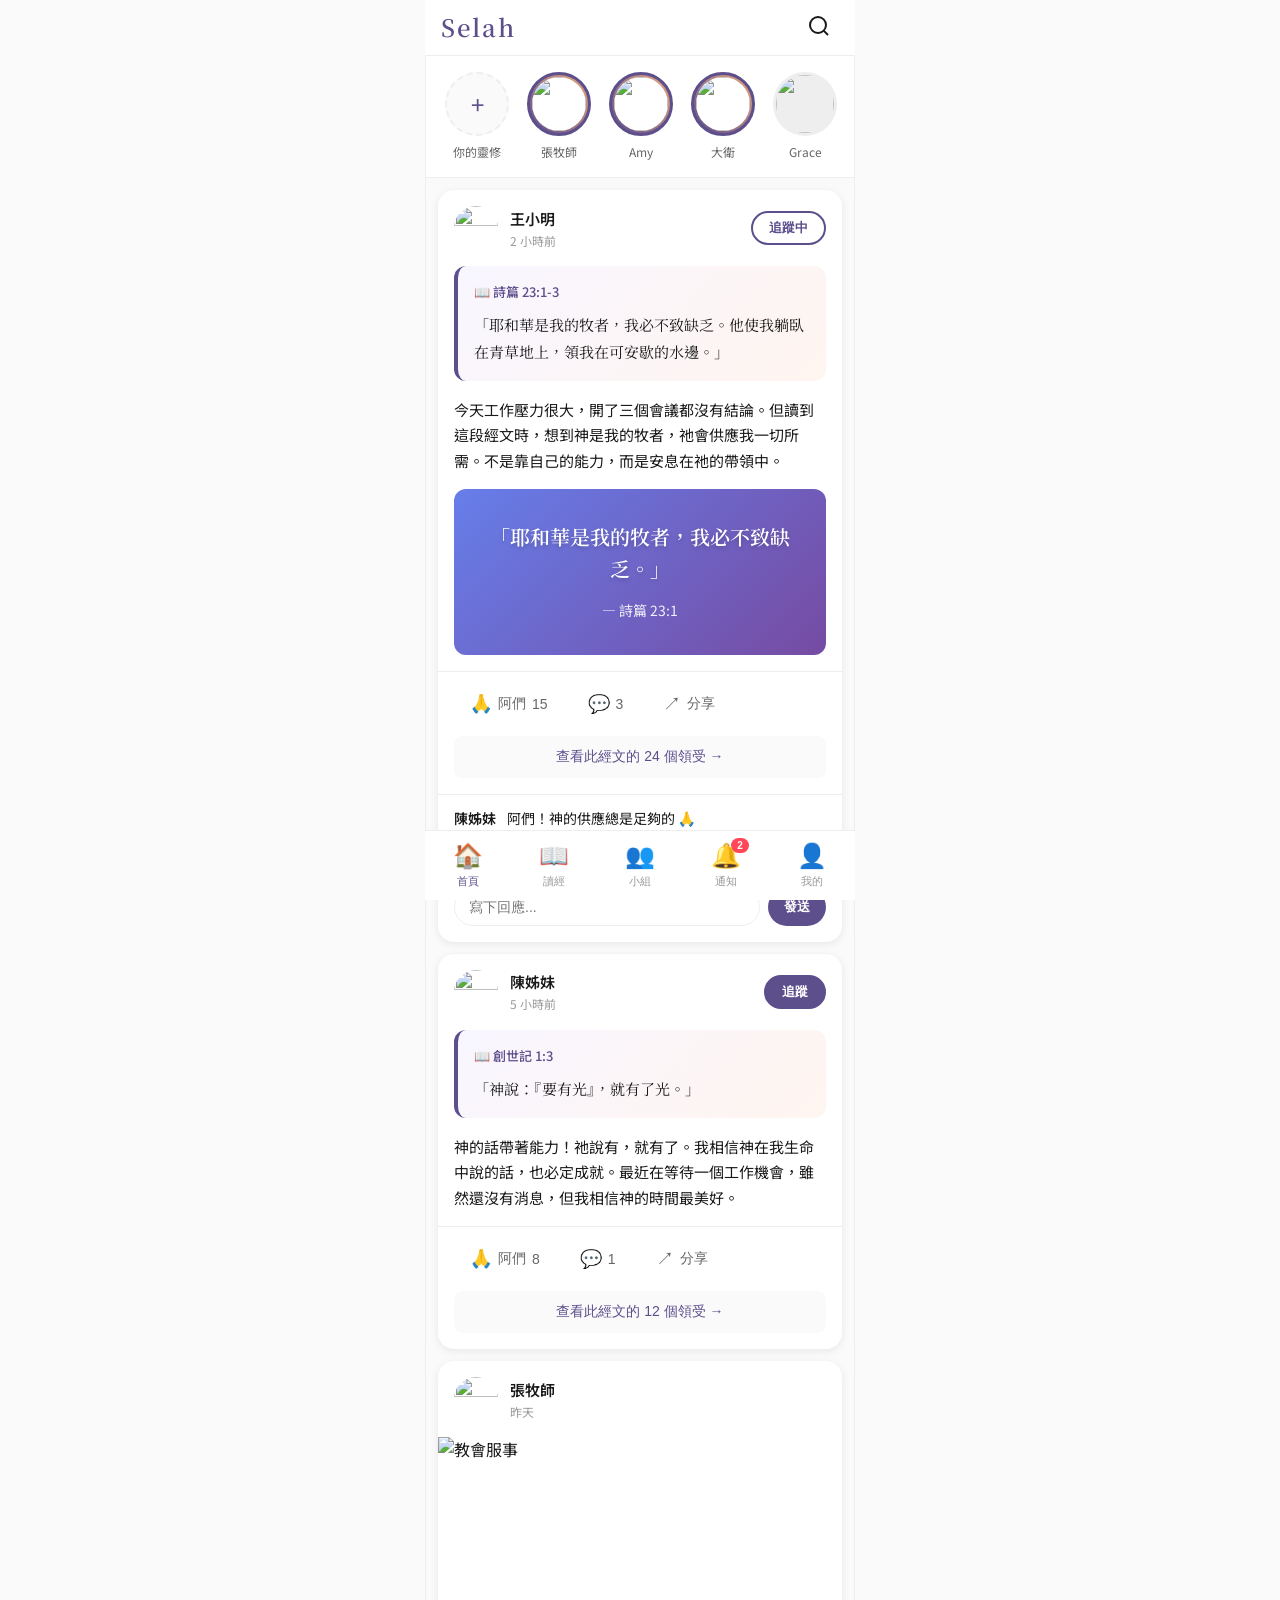
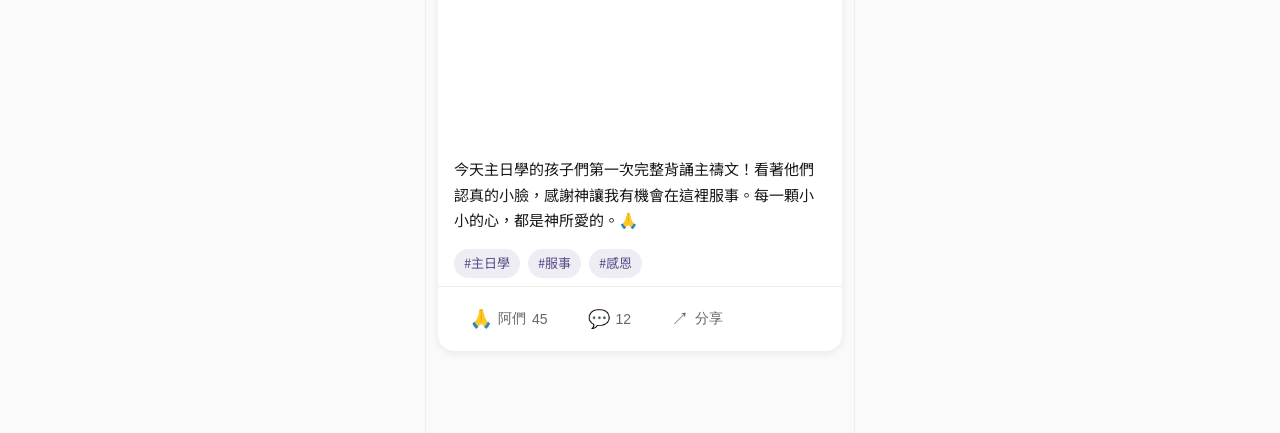
==== commit f081fd77: "Fix avatars: use English initials to avoid encoding issues Avatars now show clean initials: - ZP (張牧" ====
--- a/index.html
+++ b/index.html
@@ -1,9 +1,9 @@
-<!DOCTYPE html>
+﻿<!DOCTYPE html>
 <html lang="zh-TW">
 <head>
     <meta charset="UTF-8">
     <meta name="viewport" content="width=device-width, initial-scale=1.0, maximum-scale=1.0, user-scalable=no">
-    <title>Selah - ?��?社群</title>
+    <title>Selah - 聖經社群</title>
     <link rel="stylesheet" href="styles.css">
     <link href="https://fonts.googleapis.com/css2?family=Noto+Sans+TC:wght@400;500;700&family=Noto+Serif+TC:wght@400;600&display=swap" rel="stylesheet">
 </head>
@@ -12,7 +12,7 @@
         <!-- Header -->
         <header class="app-header" id="app-header">
             <h1 class="logo">Selah</h1>
-            <button class="search-btn" aria-label="?��?">
+            <button class="search-btn" aria-label="搜尋">
                 <svg width="24" height="24" viewBox="0 0 24 24" fill="none" stroke="currentColor" stroke-width="2">
                     <circle cx="11" cy="11" r="8"></circle>
                     <path d="m21 21-4.35-4.35"></path>
@@ -30,29 +30,29 @@
                         <div class="story-avatar">
                             <span>+</span>
                         </div>
-                        <span class="story-name">你�??�修</span>
+                        <span class="story-name">你的靈修</span>
                     </div>
                     <div class="story-item has-story">
                         <div class="story-avatar">
-                            <img src="https://api.dicebear.com/9.x/initials/svg?seed=張牧�?backgroundColor=5D4E8C&textColor=ffffff" alt="">
-                        </div>
-                        <span class="story-name">張牧�?/span>
+                            <img src="https://api.dicebear.com/9.x/initials/svg?seed=ZP&backgroundColor=5D4E8C&textColor=ffffff" alt="">
+                        </div>
+                        <span class="story-name">張牧師</span>
                     </div>
                     <div class="story-item has-story">
                         <div class="story-avatar">
-                            <img src="https://api.dicebear.com/9.x/initials/svg?seed=Amy&backgroundColor=E8A87C&textColor=ffffff" alt="">
+                            <img src="https://api.dicebear.com/9.x/initials/svg?seed=A&backgroundColor=E8A87C&textColor=ffffff" alt="">
                         </div>
                         <span class="story-name">Amy</span>
                     </div>
                     <div class="story-item has-story">
                         <div class="story-avatar">
-                            <img src="https://api.dicebear.com/9.x/initials/svg?seed=大�?&backgroundColor=7B6BA8&textColor=ffffff" alt="">
-                        </div>
-                        <span class="story-name">大�?</span>
+                            <img src="https://api.dicebear.com/9.x/initials/svg?seed=DW&backgroundColor=7B6BA8&textColor=ffffff" alt="">
+                        </div>
+                        <span class="story-name">大衛</span>
                     </div>
                     <div class="story-item">
                         <div class="story-avatar">
-                            <img src="https://api.dicebear.com/9.x/initials/svg?seed=Grace&backgroundColor=667eea&textColor=ffffff" alt="">
+                            <img src="https://api.dicebear.com/9.x/initials/svg?seed=G&backgroundColor=667eea&textColor=ffffff" alt="">
                         </div>
                         <span class="story-name">Grace</span>
                     </div>
@@ -63,56 +63,56 @@
                     <!-- Post 1 -->
                     <article class="post-card">
                         <div class="post-header">
-                            <img src="https://api.dicebear.com/9.x/initials/svg?seed=?��???backgroundColor=764ba2&textColor=ffffff" alt="" class="post-avatar">
+                            <img src="https://api.dicebear.com/9.x/initials/svg?seed=WX&backgroundColor=764ba2&textColor=ffffff" alt="" class="post-avatar">
                             <div class="post-user-info">
-                                <span class="post-username">?��???/span>
-                                <span class="post-time">2 小�???/span>
-                            </div>
-                            <button class="follow-btn following" data-user="xiaoming">追蹤�?/button>
-                        </div>
-                        <div class="post-scripture" data-verse="詩�? 23:1-3">
-                            <span class="scripture-ref">?? 詩�? 23:1-3</span>
-                            <p class="scripture-text">?�耶�??�是?��??�者�??��?不致缺�??��?使�?躺臥?��??�地上�??��??�可安�??�水?�。�?/p>
+                                <span class="post-username">王小明</span>
+                                <span class="post-time">2 小時前</span>
+                            </div>
+                            <button class="follow-btn following" data-user="xiaoming">追蹤中</button>
+                        </div>
+                        <div class="post-scripture" data-verse="詩篇 23:1-3">
+                            <span class="scripture-ref">📖 詩篇 23:1-3</span>
+                            <p class="scripture-text">「耶和華是我的牧者，我必不致缺乏。他使我躺臥在青草地上，領我在可安歇的水邊。」</p>
                         </div>
                         <div class="post-reflection">
-                            <p>今天工�?壓�?很大，�?了�??��?議都沒�?結�??��?讀?�這段經�??��??�到神是?��??�者�?祂�?供�??��??��??�?��??��??�己?�能?��??�是安息?��??�帶?�中??/p>
+                            <p>今天工作壓力很大，開了三個會議都沒有結論。但讀到這段經文時，想到神是我的牧者，祂會供應我一切所需。不是靠自己的能力，而是安息在祂的帶領中。</p>
                         </div>
                         <div class="post-image">
                             <div class="ai-card" style="background: linear-gradient(135deg, #667eea 0%, #764ba2 100%);">
-                                <p class="ai-card-verse">?�耶�??�是?��??�者�??��?不致缺�??��?/p>
-                                <span class="ai-card-ref">??詩�? 23:1</span>
+                                <p class="ai-card-verse">「耶和華是我的牧者，我必不致缺乏。」</p>
+                                <span class="ai-card-ref">— 詩篇 23:1</span>
                             </div>
                         </div>
                         <div class="post-actions">
                             <button class="action-btn amen-btn" data-count="15">
-                                <span class="action-icon">??</span>
-                                <span class="action-text">?��?/span>
+                                <span class="action-icon">🙏</span>
+                                <span class="action-text">阿們</span>
                                 <span class="action-count">15</span>
                             </button>
                             <button class="action-btn comment-btn">
-                                <span class="action-icon">?��</span>
+                                <span class="action-icon">💬</span>
                                 <span class="action-count">3</span>
                             </button>
                             <button class="action-btn share-btn">
-                                <span class="action-icon">??/span>
-                                <span class="action-text">?�享</span>
+                                <span class="action-icon">↗</span>
+                                <span class="action-text">分享</span>
                             </button>
                         </div>
                         <div class="post-view-scripture">
-                            <button class="view-all-btn" data-verse="詩�? 23:1-3">?��?此�??��? 24 ?��?????/button>
+                            <button class="view-all-btn" data-verse="詩篇 23:1-3">查看此經文的 24 個領受 →</button>
                         </div>
                         <!-- Comments Section -->
                         <div class="post-comments">
                             <div class="comments-preview">
                                 <div class="comment-item">
-                                    <span class="comment-user">?��?�?/span>
-                                    <span class="comment-text">?�們�?神�?供�?總是足�?????</span>
-                                </div>
-                                <button class="view-comments-btn">?��??�部 3 ?��?言</button>
+                                    <span class="comment-user">陳姊妹</span>
+                                    <span class="comment-text">阿們！神的供應總是足夠的 🙏</span>
+                                </div>
+                                <button class="view-comments-btn">查看全部 3 則留言</button>
                             </div>
                             <div class="comment-input-wrapper">
-                                <input type="text" class="comment-input" placeholder="寫�??��?...">
-                                <button class="comment-submit-btn">?��?/button>
+                                <input type="text" class="comment-input" placeholder="寫下回應...">
+                                <button class="comment-submit-btn">發送</button>
                             </div>
                         </div>
                     </article>
@@ -120,73 +120,73 @@
                     <!-- Post 2 -->
                     <article class="post-card">
                         <div class="post-header">
-                            <img src="https://api.dicebear.com/9.x/initials/svg?seed=?��?�?backgroundColor=11998e&textColor=ffffff" alt="" class="post-avatar">
+                            <img src="https://api.dicebear.com/9.x/initials/svg?seed=CS&backgroundColor=11998e&textColor=ffffff" alt="" class="post-avatar">
                             <div class="post-user-info">
-                                <span class="post-username">?��?�?/span>
-                                <span class="post-time">5 小�???/span>
+                                <span class="post-username">陳姊妹</span>
+                                <span class="post-time">5 小時前</span>
                             </div>
                             <button class="follow-btn" data-user="sister">追蹤</button>
                         </div>
-                        <div class="post-scripture" data-verse="?��?�?1:3">
-                            <span class="scripture-ref">?? ?��?�?1:3</span>
-                            <p class="scripture-text">?��?說�??��??��??��?就�?了�??��?/p>
+                        <div class="post-scripture" data-verse="創世記 1:3">
+                            <span class="scripture-ref">📖 創世記 1:3</span>
+                            <p class="scripture-text">「神說：『要有光』，就有了光。」</p>
                         </div>
                         <div class="post-reflection">
-                            <p>神�?話帶?�能?��?祂說?��?就�?了。�??�信神在?��??�中說�?話�?也�?定�?就。�?近在等�?一?�工作�??��??�然?��??��??��?但�??�信神�??��??�美好??/p>
+                            <p>神的話帶著能力！祂說有，就有了。我相信神在我生命中說的話，也必定成就。最近在等待一個工作機會，雖然還沒有消息，但我相信神的時間最美好。</p>
                         </div>
                         <div class="post-actions">
                             <button class="action-btn amen-btn" data-count="8">
-                                <span class="action-icon">??</span>
-                                <span class="action-text">?��?/span>
+                                <span class="action-icon">🙏</span>
+                                <span class="action-text">阿們</span>
                                 <span class="action-count">8</span>
                             </button>
                             <button class="action-btn comment-btn">
-                                <span class="action-icon">?��</span>
+                                <span class="action-icon">💬</span>
                                 <span class="action-count">1</span>
                             </button>
                             <button class="action-btn share-btn">
-                                <span class="action-icon">??/span>
-                                <span class="action-text">?�享</span>
+                                <span class="action-icon">↗</span>
+                                <span class="action-text">分享</span>
                             </button>
                         </div>
                         <div class="post-view-scripture">
-                            <button class="view-all-btn" data-verse="?��?�?1:3">?��?此�??��? 12 ?��?????/button>
+                            <button class="view-all-btn" data-verse="創世記 1:3">查看此經文的 12 個領受 →</button>
                         </div>
                     </article>
 
-                    <!-- Post 3: ?�活見�? -->
+                    <!-- Post 3: 生活見證 -->
                     <article class="post-card testimony-post">
                         <div class="post-header">
-                            <img src="https://api.dicebear.com/9.x/initials/svg?seed=張牧�?backgroundColor=5D4E8C&textColor=ffffff" alt="" class="post-avatar">
+                            <img src="https://api.dicebear.com/9.x/initials/svg?seed=ZP&backgroundColor=5D4E8C&textColor=ffffff" alt="" class="post-avatar">
                             <div class="post-user-info">
-                                <span class="post-username">張牧�?/span>
-                                <span class="post-time">?�天</span>
+                                <span class="post-username">張牧師</span>
+                                <span class="post-time">昨天</span>
                             </div>
                         </div>
                         <div class="post-testimony-image">
-                            <img src="https://images.unsplash.com/photo-1438232992991-995b7058bbb3?w=600&h=400&fit=crop" alt="?��??��?">
+                            <img src="https://images.unsplash.com/photo-1438232992991-995b7058bbb3?w=600&h=400&fit=crop" alt="教會服事">
                         </div>
                         <div class="post-reflection">
-                            <p>今天主日學�?孩�??�第一次�??��?誦主禱�?！�??��??��??��?小�?，�?謝�?讓�??��??�在?�裡?��??��?一顆�?小�?心�??�是神�??��??��??/p>
+                            <p>今天主日學的孩子們第一次完整背誦主禱文！看著他們認真的小臉，感謝神讓我有機會在這裡服事。每一顆小小的心，都是神所愛的。🙏</p>
                         </div>
                         <div class="post-tags">
-                            <span class="tag">#主日�?/span>
-                            <span class="tag">#?��?</span>
-                            <span class="tag">#?�恩</span>
+                            <span class="tag">#主日學</span>
+                            <span class="tag">#服事</span>
+                            <span class="tag">#感恩</span>
                         </div>
                         <div class="post-actions">
                             <button class="action-btn amen-btn" data-count="45">
-                                <span class="action-icon">??</span>
-                                <span class="action-text">?��?/span>
+                                <span class="action-icon">🙏</span>
+                                <span class="action-text">阿們</span>
                                 <span class="action-count">45</span>
                             </button>
                             <button class="action-btn comment-btn">
-                                <span class="action-icon">?��</span>
+                                <span class="action-icon">💬</span>
                                 <span class="action-count">12</span>
                             </button>
                             <button class="action-btn share-btn">
-                                <span class="action-icon">??/span>
-                                <span class="action-text">?�享</span>
+                                <span class="action-icon">↗</span>
+                                <span class="action-text">分享</span>
                             </button>
                         </div>
                     </article>
@@ -196,28 +196,29 @@
             <!-- Tab: Read -->
             <section class="tab-content" id="tab-read">
                 <div class="read-header">
-                    <button class="back-btn">??/button>
-                    <h2>?��?�?Genesis</h2>
-                    <button class="settings-btn">?��?</button>
+                    <button class="back-btn">←</button>
+                    <h2>創世記 Genesis</h2>
+                    <button class="settings-btn">⚙️</button>
                 </div>
                 <div class="chapter-nav">
-                    <span class="chapter-title">�?1 �?/span>
+                    <span class="chapter-title">第 1 章</span>
                 </div>
                 <div class="scripture-content" id="scripture-content">
-                    <p class="verse" data-verse="1"><sup>1</sup> 起�?�?span class="word-highlight" data-word="?ְּרֵ?שִ??ת" data-word-id="bereshit">�?/span><span class="word-highlight" data-word="?ָּרָ?" data-word-id="bara">?��?/span>天地??/p>
-                    <p class="verse" data-verse="2"><sup>2</sup> ?�是<span class="word-highlight" data-word="תֹ??ּ ?ָ?ֹ??ּ" data-word-id="tohu">空�?混�?</span>，淵?��??��?神�?<span class="word-highlight" data-word="ר?ּ?ַ" data-word-id="ruach">??/span>?��??�水?��???/p>
-                    <p class="verse selectable" data-verse="3"><sup>3</sup> 神說：「�???span class="word-highlight" data-word="??ֹר" data-word-id="or">??/span>?��?就�?了�???/p>
-                    <p class="verse" data-verse="4"><sup>4</sup> 神�??�是<span class="word-highlight" data-word="??ֹ?" data-word-id="tov">好�?</span>，就?��??��??��???/p>
-                    <p class="verse" data-verse="5"><sup>5</sup> 神稱?�為?��??��?稱�??�「�??�。�??��?，�??�晨，這是?��??��?/p>
-                    <p class="verse" data-verse="6"><sup>6</sup> 神說：「諸水�??��??�空�??將水?�為上�??��?/p>
-                    <p class="verse" data-verse="7"><sup>7</sup> 神就?�出空氣，�?空氣以�??�水?�空�?��上�?水�??��??��?就這樣?��???/p>
-                    <p class="verse" data-verse="8"><sup>8</sup> 神稱空氣?�「天?�。�??��?，�??�晨，是第�??��?/p>
+                    <p class="verse" data-verse="1"><sup>1</sup> 起初，<span class="word-highlight" data-word="בְּרֵאשִׁית" data-word-id="bereshit">神</span><span class="word-highlight" data-word="בָּרָא" data-word-id="bara">創造</span>天地。</p>
+                    <p class="verse" data-verse="2"><sup>2</sup> 地是<span class="word-highlight" data-word="תֹהוּ וָבֹהוּ" data-word-id="tohu">空虛混沌</span>，淵面黑暗；神的<span class="word-highlight" data-word="רוּחַ" data-word-id="ruach">靈</span>運行在水面上。</p>
+                    <p class="verse selectable" data-verse="3"><sup>3</sup> 神說：「要有<span class="word-highlight" data-word="אוֹר" data-word-id="or">光</span>」，就有了光。</p>
+                    <p class="verse" data-verse="4"><sup>4</sup> 神看光是<span class="word-highlight" data-word="טוֹב" data-word-id="tov">好的</span>，就把光暗分開了。</p>
+                    <p class="verse" data-verse="5"><sup>5</sup> 神稱光為「晝」，稱暗為「夜」。有晚上，有早晨，這是頭一日。</p>
+                    <p class="verse" data-verse="6"><sup>6</sup> 神說：「諸水之間要有空氣，將水分為上下。」</p>
+                    <p class="verse" data-verse="7"><sup>7</sup> 神就造出空氣，將空氣以下的水、空氣以上的水分開了。事就這樣成了。</p>
+                    <p class="verse" data-verse="8"><sup>8</sup> 神稱空氣為「天」。有晚上，有早晨，是第二日。</p>
                     
                     <div class="verse-insights-badge" data-verse="3">
-                        ?? ?�段經�???8 ?��???                    </div>
+                        📝 這段經文有 8 個領受
+                    </div>
                 </div>
                 <div class="chapter-pagination">
-                    <button class="prev-chapter" disabled>?� 上�?�?/button>
+                    <button class="prev-chapter" disabled>◀ 上一章</button>
                     <div class="chapter-dots">
                         <span class="dot active"></span>
                         <span class="dot"></span>
@@ -225,121 +226,121 @@
                         <span class="dot"></span>
                         <span class="dot"></span>
                     </div>
-                    <button class="next-chapter">下�?�???/button>
+                    <button class="next-chapter">下一章 ▶</button>
                 </div>
             </section>
 
             <!-- Tab: Post -->
             <section class="tab-content" id="tab-post">
                 <div class="post-options">
-                    <h2>?��??�貼??/h2>
+                    <h2>發布新貼文</h2>
                     <div class="post-option-cards">
                         <button class="post-option-card" id="btn-scripture-post">
-                            <span class="option-icon">??</span>
-                            <span class="option-title">經�??��?</span>
-                            <span class="option-desc">?��?經�? + 寫�?你�??��?</span>
+                            <span class="option-icon">📖</span>
+                            <span class="option-title">經文領受</span>
+                            <span class="option-desc">選取經文 + 寫下你的領受</span>
                         </button>
                         <button class="post-option-card" id="btn-testimony-post">
-                            <span class="option-icon">?��</span>
-                            <span class="option-title">?�活見�?</span>
-                            <span class="option-desc">?�享你�?神�?行�??�常</span>
+                            <span class="option-icon">📷</span>
+                            <span class="option-title">生活見證</span>
+                            <span class="option-desc">分享你與神同行的日常</span>
                         </button>
                         <button class="post-option-card" id="btn-song-post">
-                            <span class="option-icon">?��</span>
-                            <span class="option-title">詩�??�享</span>
-                            <span class="option-desc">?�享?��?你�?詩�?</span>
+                            <span class="option-icon">🎵</span>
+                            <span class="option-title">詩歌分享</span>
+                            <span class="option-desc">分享感動你的詩歌</span>
                         </button>
                     </div>
                 </div>
             </section>
 
-            <!-- Tab: Groups (小�?) -->
+            <!-- Tab: Groups (小組) -->
             <section class="tab-content" id="tab-groups">
                 <div class="groups-header">
-                    <h2>?��?小�?</h2>
-                    <button class="create-group-btn">+ 建�?小�?</button>
+                    <h2>我的小組</h2>
+                    <button class="create-group-btn">+ 建立小組</button>
                 </div>
                 
                 <!-- My Groups -->
                 <div class="my-groups">
                     <div class="group-card active-group">
-                        <div class="group-avatar">??/div>
+                        <div class="group-avatar">⛪</div>
                         <div class="group-info">
-                            <h3 class="group-name">?��??��??�年小�?</h3>
-                            <span class="group-members">128 位�???/span>
-                            <span class="group-activity">今天??5 ?�新?��?</span>
+                            <h3 class="group-name">我的教會青年小組</h3>
+                            <span class="group-members">128 位成員</span>
+                            <span class="group-activity">今天有 5 則新領受</span>
                         </div>
                         <span class="group-badge">3</span>
                     </div>
                     
                     <div class="group-card">
-                        <div class="group-avatar">??</div>
+                        <div class="group-avatar">📖</div>
                         <div class="group-info">
-                            <h3 class="group-name">?��??��???/h3>
-                            <span class="group-members">24 位�???/span>
-                            <span class="group-activity">?�天?�新貼�?</span>
+                            <h3 class="group-name">週三查經班</h3>
+                            <span class="group-members">24 位成員</span>
+                            <span class="group-activity">昨天有新貼文</span>
                         </div>
                     </div>
                     
                     <div class="group-card">
-                        <div class="group-avatar">??</div>
+                        <div class="group-avatar">🙏</div>
                         <div class="group-info">
-                            <h3 class="group-name">�?��?�士�?/h3>
-                            <span class="group-members">56 位�???/span>
-                            <span class="group-activity">3 天�?</span>
+                            <h3 class="group-name">代禱勇士群</h3>
+                            <span class="group-members">56 位成員</span>
+                            <span class="group-activity">3 天前</span>
                         </div>
                     </div>
                 </div>
 
                 <!-- Discover Groups -->
                 <div class="discover-groups">
-                    <h3 class="section-subtitle">?�索小�?</h3>
+                    <h3 class="section-subtitle">探索小組</h3>
                     
                     <div class="group-card discover">
-                        <div class="group-avatar">??</div>
+                        <div class="group-avatar">🌅</div>
                         <div class="group-info">
-                            <h3 class="group-name">?�禱讀經�?</h3>
-                            <span class="group-members">892 位�???/span>
-                            <span class="group-desc">每天?��? 6:00 一起�?�?/span>
-                        </div>
-                        <button class="join-group-btn">?�入</button>
+                            <h3 class="group-name">晨禱讀經團</h3>
+                            <span class="group-members">892 位成員</span>
+                            <span class="group-desc">每天早上 6:00 一起靈修</span>
+                        </div>
+                        <button class="join-group-btn">加入</button>
                     </div>
                     
                     <div class="group-card discover">
-                        <div class="group-avatar">?��?��?�‍�?�‍�??/div>
+                        <div class="group-avatar">👨‍👩‍👧‍👦</div>
                         <div class="group-info">
-                            <h3 class="group-name">家庭祭�?</h3>
-                            <span class="group-members">456 位�???/span>
-                            <span class="group-desc">?�享家庭?��??��?�?/span>
-                        </div>
-                        <button class="join-group-btn">?�入</button>
+                            <h3 class="group-name">家庭祭壇</h3>
+                            <span class="group-members">456 位成員</span>
+                            <span class="group-desc">分享家庭敬拜的點滴</span>
+                        </div>
+                        <button class="join-group-btn">加入</button>
                     </div>
                     
                     <div class="group-card discover">
-                        <div class="group-avatar">?��</div>
+                        <div class="group-avatar">💼</div>
                         <div class="group-info">
-                            <h3 class="group-name">?�場?�督�?/h3>
-                            <span class="group-members">1,234 位�???/span>
-                            <span class="group-desc">?�職?�為主�?見�?</span>
-                        </div>
-                        <button class="join-group-btn">?�入</button>
+                            <h3 class="group-name">職場基督徒</h3>
+                            <span class="group-members">1,234 位成員</span>
+                            <span class="group-desc">在職場為主作見證</span>
+                        </div>
+                        <button class="join-group-btn">加入</button>
                     </div>
                 </div>
 
                 <!-- Group Reading Plan -->
                 <div class="group-reading-plan">
-                    <h3 class="section-subtitle">?? 小�?讀經�???/h3>
+                    <h3 class="section-subtitle">📅 小組讀經計畫</h3>
                     <div class="reading-plan-card">
                         <div class="plan-header">
-                            <span class="plan-name">21 天詩篇�???/span>
-                            <span class="plan-progress">�?7 �?/span>
+                            <span class="plan-name">21 天詩篇之旅</span>
+                            <span class="plan-progress">第 7 天</span>
                         </div>
                         <div class="plan-today">
-                            <span class="plan-label">今日經�?</span>
-                            <span class="plan-verse">詩�? 23:1-6</span>
+                            <span class="plan-label">今日經文</span>
+                            <span class="plan-verse">詩篇 23:1-6</span>
                         </div>
                         <div class="plan-stats">
-                            <span>?�� 18/24 人已完�?今日?�度</span>
+                            <span>👥 18/24 人已完成今日進度</span>
                         </div>
                         <div class="plan-progress-bar">
                             <div class="progress-fill" style="width: 33%"></div>
@@ -349,55 +350,55 @@
 
                 <!-- Floating Action Button for Post -->
                 <button class="fab-post" id="fab-post">
-                    <span>?��?</span>
+                    <span>✏️</span>
                 </button>
             </section>
 
             <!-- Tab: Notifications -->
             <section class="tab-content" id="tab-notifications">
-                <h2 class="section-title">?�知</h2>
+                <h2 class="section-title">通知</h2>
                 <div class="notifications-list">
                     <div class="notification-group">
                         <h3 class="notification-date">今天</h3>
                         <div class="notification-item unread">
-                            <span class="notif-icon">??</span>
+                            <span class="notif-icon">🙏</span>
                             <div class="notif-content">
-                                <p><strong>?��???/strong> 對�??��??�說?�阿?��?/p>
-                                <span class="notif-preview">詩�? 23:1?�耶�??�是?��?...</span>
-                                <span class="notif-time">2 ?��???/span>
+                                <p><strong>王小明</strong> 對你的領受說「阿們」</p>
+                                <span class="notif-preview">詩篇 23:1「耶和華是我的...</span>
+                                <span class="notif-time">2 分鐘前</span>
                             </div>
                         </div>
                         <div class="notification-item unread">
-                            <span class="notif-icon">?��</span>
+                            <span class="notif-icon">💬</span>
                             <div class="notif-content">
-                                <p><strong>?��?�?/strong> ?��?了�??��???/p>
-                                <span class="notif-preview">?��?謝�?享�??�段經�?也�?...</span>
-                                <span class="notif-time">1 小�???/span>
+                                <p><strong>陳姊妹</strong> 回覆了你的領受</p>
+                                <span class="notif-preview">「謝謝分享！這段經文也很...</span>
+                                <span class="notif-time">1 小時前</span>
                             </div>
                         </div>
                         <div class="notification-item">
-                            <span class="notif-icon">?��</span>
+                            <span class="notif-icon">👥</span>
                             <div class="notif-content">
-                                <p><strong>你�?小�?</strong> ??3 ?�新?��?</p>
-                                <span class="notif-time">3 小�???/span>
+                                <p><strong>你的小組</strong> 有 3 則新領受</p>
+                                <span class="notif-time">3 小時前</span>
                             </div>
                         </div>
                     </div>
                     <div class="notification-group">
-                        <h3 class="notification-date">?�天</h3>
+                        <h3 class="notification-date">昨天</h3>
                         <div class="notification-item">
-                            <span class="notif-icon">??</span>
+                            <span class="notif-icon">📖</span>
                             <div class="notif-content">
-                                <p>你追蹤�? <strong>張牧�?/strong> ?��?了新?��?</p>
-                                <span class="notif-preview">羅馬??8:28?�萬事�??��???..</span>
-                                <span class="notif-time">?�天</span>
+                                <p>你追蹤的 <strong>張牧師</strong> 發布了新領受</p>
+                                <span class="notif-preview">羅馬書 8:28「萬事互相效力...</span>
+                                <span class="notif-time">昨天</span>
                             </div>
                         </div>
                         <div class="notification-item highlight">
-                            <span class="notif-icon">?��</span>
+                            <span class="notif-icon">🔥</span>
                             <div class="notif-content">
-                                <p>你已???讀�?<strong>7 �?/strong>！繼續�?油�?</p>
-                                <span class="notif-time">?�天</span>
+                                <p>你已連續讀經 <strong>7 天</strong>！繼續加油！</p>
+                                <span class="notif-time">昨天</span>
                             </div>
                         </div>
                     </div>
@@ -408,51 +409,51 @@
             <section class="tab-content" id="tab-profile">
                 <div class="profile-header">
                     <div class="profile-avatar">
-                        <img src="https://api.dicebear.com/9.x/initials/svg?seed=約書�?backgroundColor=5D4E8C&textColor=ffffff" alt="">
-                    </div>
-                    <h2 class="profile-name">約書�?/h2>
+                        <img src="https://api.dicebear.com/9.x/initials/svg?seed=JS&backgroundColor=5D4E8C&textColor=ffffff" alt="">
+                    </div>
+                    <h2 class="profile-name">約書亞</h2>
                     <span class="profile-handle">@joshua_chen</span>
                 </div>
                 <div class="profile-stats">
                     <div class="stat-item">
-                        <span class="stat-icon">?��</span>
+                        <span class="stat-icon">🔥</span>
                         <span class="stat-value">23</span>
-                        <span class="stat-label">???讀�?/span>
+                        <span class="stat-label">連續讀經</span>
                     </div>
                     <div class="stat-item">
-                        <span class="stat-icon">??</span>
+                        <span class="stat-icon">📝</span>
                         <span class="stat-value">47</span>
-                        <span class="stat-label">?��?總數</span>
+                        <span class="stat-label">領受總數</span>
                     </div>
                     <div class="stat-item">
                         <span class="stat-value">156</span>
-                        <span class="stat-label">追蹤??/span>
+                        <span class="stat-label">追蹤者</span>
                     </div>
                     <div class="stat-item">
                         <span class="stat-value">89</span>
-                        <span class="stat-label">追蹤�?/span>
+                        <span class="stat-label">追蹤中</span>
                     </div>
                 </div>
                 <div class="profile-tabs">
-                    <button class="profile-tab active">?? ?��?</button>
-                    <button class="profile-tab">?�� 見�?</button>
-                    <button class="profile-tab">?? ?��?</button>
+                    <button class="profile-tab active">📝 領受</button>
+                    <button class="profile-tab">📷 見證</button>
+                    <button class="profile-tab">🔖 收藏</button>
                 </div>
                 <div class="profile-posts">
                     <div class="profile-post-item">
-                        <span class="post-ref">?? 詩�? 23:1</span>
-                        <p>今天工�?壓�?很大...</p>
-                        <span class="post-date">?�天</span>
+                        <span class="post-ref">📖 詩篇 23:1</span>
+                        <p>今天工作壓力很大...</p>
+                        <span class="post-date">昨天</span>
                     </div>
                     <div class="profile-post-item">
-                        <span class="post-ref">?? ?��?�?1:3</span>
-                        <p>神�?話帶?�能??..</p>
-                        <span class="post-date">?�天</span>
+                        <span class="post-ref">📖 創世記 1:3</span>
+                        <p>神的話帶著能力...</p>
+                        <span class="post-date">前天</span>
                     </div>
                     <div class="profile-post-item">
-                        <span class="post-ref">?? ?��?比書 4:13</span>
-                        <p>?��??�那?�給?��??��?...</p>
-                        <span class="post-date">3 天�?</span>
+                        <span class="post-ref">📖 腓立比書 4:13</span>
+                        <p>我靠著那加給我力量的...</p>
+                        <span class="post-date">3 天前</span>
                     </div>
                 </div>
             </section>
@@ -461,25 +462,25 @@
         <!-- Bottom Navigation -->
         <nav class="bottom-nav">
             <button class="nav-item active" data-tab="feed">
-                <span class="nav-icon">??</span>
-                <span class="nav-label">首�?</span>
+                <span class="nav-icon">🏠</span>
+                <span class="nav-label">首頁</span>
             </button>
             <button class="nav-item" data-tab="read">
-                <span class="nav-icon">??</span>
-                <span class="nav-label">讀�?/span>
+                <span class="nav-icon">📖</span>
+                <span class="nav-label">讀經</span>
             </button>
             <button class="nav-item" data-tab="groups">
-                <span class="nav-icon">?��</span>
-                <span class="nav-label">小�?</span>
+                <span class="nav-icon">👥</span>
+                <span class="nav-label">小組</span>
             </button>
             <button class="nav-item" data-tab="notifications">
-                <span class="nav-icon">??</span>
-                <span class="nav-label">?�知</span>
+                <span class="nav-icon">🔔</span>
+                <span class="nav-label">通知</span>
                 <span class="nav-badge">2</span>
             </button>
             <button class="nav-item" data-tab="profile">
-                <span class="nav-icon">?��</span>
-                <span class="nav-label">?��?</span>
+                <span class="nav-icon">👤</span>
+                <span class="nav-label">我的</span>
             </button>
         </nav>
 
@@ -487,30 +488,30 @@
         <div class="modal" id="modal-reflection">
             <div class="modal-content">
                 <div class="modal-header">
-                    <button class="modal-close">??/button>
-                    <h3>寫�??��?</h3>
-                    <button class="modal-submit" id="btn-publish">?��?</button>
+                    <button class="modal-close">✕</button>
+                    <h3>寫下領受</h3>
+                    <button class="modal-submit" id="btn-publish">發布</button>
                 </div>
                 <div class="modal-body">
                     <div class="selected-scripture">
-                        <span class="scripture-ref">?? ?��?�?1:3</span>
-                        <p class="scripture-text">?��?說�??��??��??��?就�?了�??��?/p>
-                    </div>
-                    <textarea class="reflection-input" placeholder="?�這段經�?中�??��??�到..."></textarea>
+                        <span class="scripture-ref">📖 創世記 1:3</span>
+                        <p class="scripture-text">「神說：『要有光』，就有了光。」</p>
+                    </div>
+                    <textarea class="reflection-input" placeholder="在這段經文中，我領受到..."></textarea>
                     <div class="modal-options">
                         <button class="option-btn" id="btn-generate-card">
-                            <span>?��</span> ?��??�卡
+                            <span>🎨</span> 生成圖卡
                         </button>
                         <button class="option-btn">
-                            <span>?��</span> ?��??��?
+                            <span>📷</span> 附加照片
                         </button>
                     </div>
                     <div class="share-options">
-                        <label>?�享對象�?/label>
+                        <label>分享對象：</label>
                         <div class="radio-group">
-                            <label><input type="radio" name="share" checked> ?��?</label>
-                            <label><input type="radio" name="share"> ?�追蹤�?/label>
-                            <label><input type="radio" name="share"> ?��?小�?</label>
+                            <label><input type="radio" name="share" checked> 公開</label>
+                            <label><input type="radio" name="share"> 僅追蹤者</label>
+                            <label><input type="radio" name="share"> 我的小組</label>
                         </div>
                     </div>
                 </div>
@@ -521,46 +522,46 @@
         <div class="modal" id="modal-ai-cards">
             <div class="modal-content modal-cards">
                 <div class="modal-header">
-                    <button class="modal-close">??/button>
-                    <h3>?��??�卡風格</h3>
+                    <button class="modal-close">←</button>
+                    <h3>選擇圖卡風格</h3>
                     <button class="modal-submit">使用</button>
                 </div>
                 <div class="modal-body">
-                    <p class="generating-text" id="generating-text">�?��?��??��??��??��??�卡...</p>
+                    <p class="generating-text" id="generating-text">正在根據您的領受生成圖卡...</p>
                     <div class="ai-cards-grid" id="ai-cards-grid" style="display: none;">
                         <div class="ai-card-option selected" style="background: linear-gradient(135deg, #667eea 0%, #764ba2 100%);">
-                            <p class="card-verse">?��??��???/p>
-                            <span class="card-ref">???��?�?1:3</span>
+                            <p class="card-verse">「要有光」</p>
+                            <span class="card-ref">— 創世記 1:3</span>
                             <span class="card-style">紫色漸層</span>
                         </div>
                         <div class="ai-card-option" style="background: linear-gradient(135deg, #f5af19 0%, #f12711 100%);">
-                            <p class="card-verse">?��??��???/p>
-                            <span class="card-ref">???��?�?1:3</span>
-                            <span class="card-style">?�出?�色</span>
+                            <p class="card-verse">「要有光」</p>
+                            <span class="card-ref">— 創世記 1:3</span>
+                            <span class="card-style">日出暖色</span>
                         </div>
                         <div class="ai-card-option" style="background: linear-gradient(135deg, #1a1a2e 0%, #16213e 100%); color: #fff;">
-                            <p class="card-verse">?��??��???/p>
-                            <span class="card-ref">???��?�?1:3</span>
-                            <span class="card-style">?�空夜色</span>
+                            <p class="card-verse">「要有光」</p>
+                            <span class="card-ref">— 創世記 1:3</span>
+                            <span class="card-style">星空夜色</span>
                         </div>
                         <div class="ai-card-option" style="background: linear-gradient(135deg, #a8edea 0%, #fed6e3 100%);">
-                            <p class="card-verse">?��??��???/p>
-                            <span class="card-ref">???��?�?1:3</span>
+                            <p class="card-verse">「要有光」</p>
+                            <span class="card-ref">— 創世記 1:3</span>
                             <span class="card-style">清新水彩</span>
                         </div>
                         <div class="ai-card-option" style="background: #fff; border: 2px solid #333;">
-                            <p class="card-verse" style="color: #333;">?��??��???/p>
-                            <span class="card-ref" style="color: #666;">???��?�?1:3</span>
+                            <p class="card-verse" style="color: #333;">「要有光」</p>
+                            <span class="card-ref" style="color: #666;">— 創世記 1:3</span>
                             <span class="card-style">極簡黑白</span>
                         </div>
                         <div class="ai-card-option" style="background: linear-gradient(135deg, #11998e 0%, #38ef7d 100%);">
-                            <p class="card-verse">?��??��???/p>
-                            <span class="card-ref">???��?�?1:3</span>
-                            <span class="card-style">?�命綠�?</span>
+                            <p class="card-verse">「要有光」</p>
+                            <span class="card-ref">— 創世記 1:3</span>
+                            <span class="card-style">生命綠意</span>
                         </div>
                     </div>
                     <button class="regenerate-btn" id="regenerate-btn" style="display: none;">
-                        ?? ?�新?��?
+                        🔄 重新生成
                     </button>
                 </div>
             </div>
@@ -570,54 +571,54 @@
         <div class="modal" id="modal-verse-reflections">
             <div class="modal-content modal-full">
                 <div class="modal-header">
-                    <button class="modal-close">??/button>
-                    <h3>詩�? 23:1-3 ?��???/h3>
+                    <button class="modal-close">←</button>
+                    <h3>詩篇 23:1-3 的領受</h3>
                 </div>
                 <div class="modal-body">
                     <div class="verse-display">
-                        <p>?�耶�??�是?��??�者�??��?不致缺�??��?使�?躺臥?��??�地上�??��??�可安�??�水?�。�?/p>
-                    </div>
-                    <div class="reflections-count">32 位�??��?妹�??��?</div>
+                        <p>「耶和華是我的牧者，我必不致缺乏。他使我躺臥在青草地上，領我在可安歇的水邊。」</p>
+                    </div>
+                    <div class="reflections-count">32 位弟兄姊妹的領受</div>
                     <div class="reflections-list">
                         <div class="reflection-item">
-                            <img src="https://api.dicebear.com/9.x/initials/svg?seed=�i���v&backgroundColor=5D4E8C&textColor=ffffff" alt="" class="reflection-avatar">
+                            <img src="https://api.dicebear.com/9.x/initials/svg?seed=ZP&backgroundColor=5D4E8C&textColor=ffffff" alt="" class="reflection-avatar">
                             <div class="reflection-content">
                                 <div class="reflection-header">
-                                    <span class="reflection-user">張牧�?/span>
-                                    <span class="reflection-time">?�天</span>
-                                </div>
-                                <p>?�牧?�」在?��??�「餵養者」�?神�??�帶?��??��??�親?�餵養�??��??�命?�當?�們�??�枯乾�?，�??�帶?�們到?��??��??��?歇�?水�?...</p>
+                                    <span class="reflection-user">張牧師</span>
+                                    <span class="reflection-time">昨天</span>
+                                </div>
+                                <p>「牧者」在原文是「餵養者」，神不只帶領我們，更親自餵養我們的靈命。當我們感到枯乾時，祂會帶我們到青草地和可安歇的水邊...</p>
                                 <div class="reflection-stats">
-                                    <span>?? 45</span>
-                                    <span>?�� 12</span>
+                                    <span>🙏 45</span>
+                                    <span>💬 12</span>
                                 </div>
                             </div>
                         </div>
                         <div class="reflection-item">
-                            <img src="https://api.dicebear.com/9.x/initials/svg?seed=Amy&backgroundColor=E8A87C&textColor=ffffff" alt="" class="reflection-avatar">
+                            <img src="https://api.dicebear.com/9.x/initials/svg?seed=A&backgroundColor=E8A87C&textColor=ffffff" alt="" class="reflection-avatar">
                             <div class="reflection-content">
                                 <div class="reflection-header">
                                     <span class="reflection-user">Amy</span>
-                                    <span class="reflection-time">3 天�?</span>
-                                </div>
-                                <p>?��?信主三個�?，這段經�?讓�??��??��??��??�以?�總覺�?要�??�己?��?，現?�知?��?一位牧?�在?�顧??..</p>
+                                    <span class="reflection-time">3 天前</span>
+                                </div>
+                                <p>我剛信主三個月，這段經文讓我感受到神的愛。以前總覺得要靠自己努力，現在知道有一位牧者在照顧我...</p>
                                 <div class="reflection-stats">
-                                    <span>?? 23</span>
-                                    <span>?�� 5</span>
+                                    <span>🙏 23</span>
+                                    <span>💬 5</span>
                                 </div>
                             </div>
                         </div>
                         <div class="reflection-item">
-                            <img src="https://api.dicebear.com/9.x/initials/svg?seed=�j��&backgroundColor=7B6BA8&textColor=ffffff" alt="" class="reflection-avatar">
+                            <img src="https://api.dicebear.com/9.x/initials/svg?seed=DW&backgroundColor=7B6BA8&textColor=ffffff" alt="" class="reflection-avatar">
                             <div class="reflection-content">
                                 <div class="reflection-header">
-                                    <span class="reflection-user">大�?</span>
-                                    <span class="reflection-time">上�?/span>
-                                </div>
-                                <p>?��?必�??�缺乏」�??��??�說?�們�??��?多�??�是說�??��?要�?，�??��?供�??�這�??�是很大?��???..</p>
+                                    <span class="reflection-user">大衛</span>
+                                    <span class="reflection-time">上週</span>
+                                </div>
+                                <p>「我必不致缺乏」— 這不是說我們會有很多，而是說我們需要的，神都會供應。這對我是很大的提醒...</p>
                                 <div class="reflection-stats">
-                                    <span>?? 18</span>
-                                    <span>?�� 3</span>
+                                    <span>🙏 18</span>
+                                    <span>💬 3</span>
                                 </div>
                             </div>
                         </div>
@@ -628,18 +629,18 @@
 
         <!-- Selection Popup -->
         <div class="selection-popup" id="selection-popup">
-            <button class="popup-btn" id="btn-write-reflection">?? 寫�???/button>
-            <button class="popup-btn">?? 複製</button>
-            <button class="popup-btn">?? ?��?</button>
+            <button class="popup-btn" id="btn-write-reflection">📝 寫領受</button>
+            <button class="popup-btn">📋 複製</button>
+            <button class="popup-btn">🔖 收藏</button>
         </div>
 
-        <!-- Modal: Word Study (?��?�??) -->
+        <!-- Modal: Word Study (原文解析) -->
         <div class="modal" id="modal-word-study">
             <div class="modal-content modal-word">
                 <div class="modal-header">
-                    <button class="modal-close">??/button>
-                    <h3>?��?�??</h3>
-                    <button class="modal-share-btn">??/button>
+                    <button class="modal-close">✕</button>
+                    <h3>原文解析</h3>
+                    <button class="modal-share-btn">↗</button>
                 </div>
                 <div class="modal-body" id="word-study-content">
                     <!-- Content will be dynamically inserted -->
@@ -647,76 +648,77 @@
             </div>
         </div>
 
-        <!-- Modal: Comments (?��?) -->
+        <!-- Modal: Comments (留言) -->
         <div class="modal" id="modal-comments">
             <div class="modal-content modal-comments">
                 <div class="modal-header">
-                    <button class="modal-close">??/button>
-                    <h3>?��?</h3>
+                    <button class="modal-close">✕</button>
+                    <h3>留言</h3>
                 </div>
                 <div class="modal-body">
                     <div class="comments-list">
                         <div class="comment-full">
-                            <img src="https://api.dicebear.com/9.x/initials/svg?seed=���n�f&backgroundColor=11998e&textColor=ffffff" alt="" class="comment-avatar">
+                            <img src="https://api.dicebear.com/9.x/initials/svg?seed=CS&backgroundColor=11998e&textColor=ffffff" alt="" class="comment-avatar">
                             <div class="comment-content">
                                 <div class="comment-header">
-                                    <span class="comment-author">?��?�?/span>
-                                    <span class="comment-time">1 小�???/span>
-                                </div>
-                                <p class="comment-body">?�們�?神�?供�?總是足�????? ?�近�?也�?歷到神�?妙�?帶�???/p>
+                                    <span class="comment-author">陳姊妹</span>
+                                    <span class="comment-time">1 小時前</span>
+                                </div>
+                                <p class="comment-body">阿們！神的供應總是足夠的 🙏 最近我也經歷到神奇妙的帶領。</p>
                                 <div class="comment-actions">
-                                    <button class="comment-like">?? 5</button>
-                                    <button class="comment-reply">?��?</button>
+                                    <button class="comment-like">🙏 5</button>
+                                    <button class="comment-reply">回覆</button>
                                 </div>
                             </div>
                         </div>
                         
                         <div class="comment-full">
-                            <img src="https://api.dicebear.com/9.x/initials/svg?seed=�j��&backgroundColor=7B6BA8&textColor=ffffff" alt="" class="comment-avatar">
+                            <img src="https://api.dicebear.com/9.x/initials/svg?seed=DW&backgroundColor=7B6BA8&textColor=ffffff" alt="" class="comment-avatar">
                             <div class="comment-content">
                                 <div class="comment-header">
-                                    <span class="comment-author">大�?</span>
-                                    <span class="comment-time">30 ?��???/span>
-                                </div>
-                                <p class="comment-body">?��??�享！這段經�?也是?��??�歡?��?一?�「�?必�??�缺乏」�??��?安慰人�???/p>
+                                    <span class="comment-author">大衛</span>
+                                    <span class="comment-time">30 分鐘前</span>
+                                </div>
+                                <p class="comment-body">感謝分享！這段經文也是我最喜歡的之一。「我必不致缺乏」真的很安慰人心。</p>
                                 <div class="comment-actions">
-                                    <button class="comment-like">?? 3</button>
-                                    <button class="comment-reply">?��?</button>
+                                    <button class="comment-like">🙏 3</button>
+                                    <button class="comment-reply">回覆</button>
                                 </div>
                             </div>
                         </div>
                         
                         <div class="comment-full">
-                            <img src="https://api.dicebear.com/9.x/initials/svg?seed=Grace&backgroundColor=667eea&textColor=ffffff" alt="" class="comment-avatar">
+                            <img src="https://api.dicebear.com/9.x/initials/svg?seed=G&backgroundColor=667eea&textColor=ffffff" alt="" class="comment-avatar">
                             <div class="comment-content">
                                 <div class="comment-header">
                                     <span class="comment-author">Grace</span>
-                                    <span class="comment-time">10 ?��???/span>
-                                </div>
-                                <p class="comment-body">?��?禱�?！�?神繼續帶?��??��?一�??��?</p>
+                                    <span class="comment-time">10 分鐘前</span>
+                                </div>
+                                <p class="comment-body">為你禱告！願神繼續帶領你的每一步 ❤️</p>
                                 <div class="comment-actions">
-                                    <button class="comment-like">?? 2</button>
-                                    <button class="comment-reply">?��?</button>
+                                    <button class="comment-like">🙏 2</button>
+                                    <button class="comment-reply">回覆</button>
                                 </div>
                             </div>
                         </div>
                     </div>
                 </div>
                 <div class="comment-input-fixed">
-                    <img src="https://api.dicebear.com/9.x/initials/svg?seed=���Ѩ�&backgroundColor=5D4E8C&textColor=ffffff" alt="" class="my-avatar">
-                    <input type="text" class="comment-input-full" placeholder="寫�?你�??��?...">
-                    <button class="send-comment-btn">?��?/button>
+                    <img src="https://api.dicebear.com/9.x/initials/svg?seed=JS&backgroundColor=5D4E8C&textColor=ffffff" alt="" class="my-avatar">
+                    <input type="text" class="comment-input-full" placeholder="寫下你的回應...">
+                    <button class="send-comment-btn">發送</button>
                 </div>
             </div>
         </div>
 
         <!-- Toast -->
         <div class="toast" id="toast">
-            <span class="toast-icon">??/span>
-            <span class="toast-message">?��??��?�?/span>
+            <span class="toast-icon">✓</span>
+            <span class="toast-message">發布成功！</span>
         </div>
     </div>
 
     <script src="app.js"></script>
 </body>
 </html>
+
